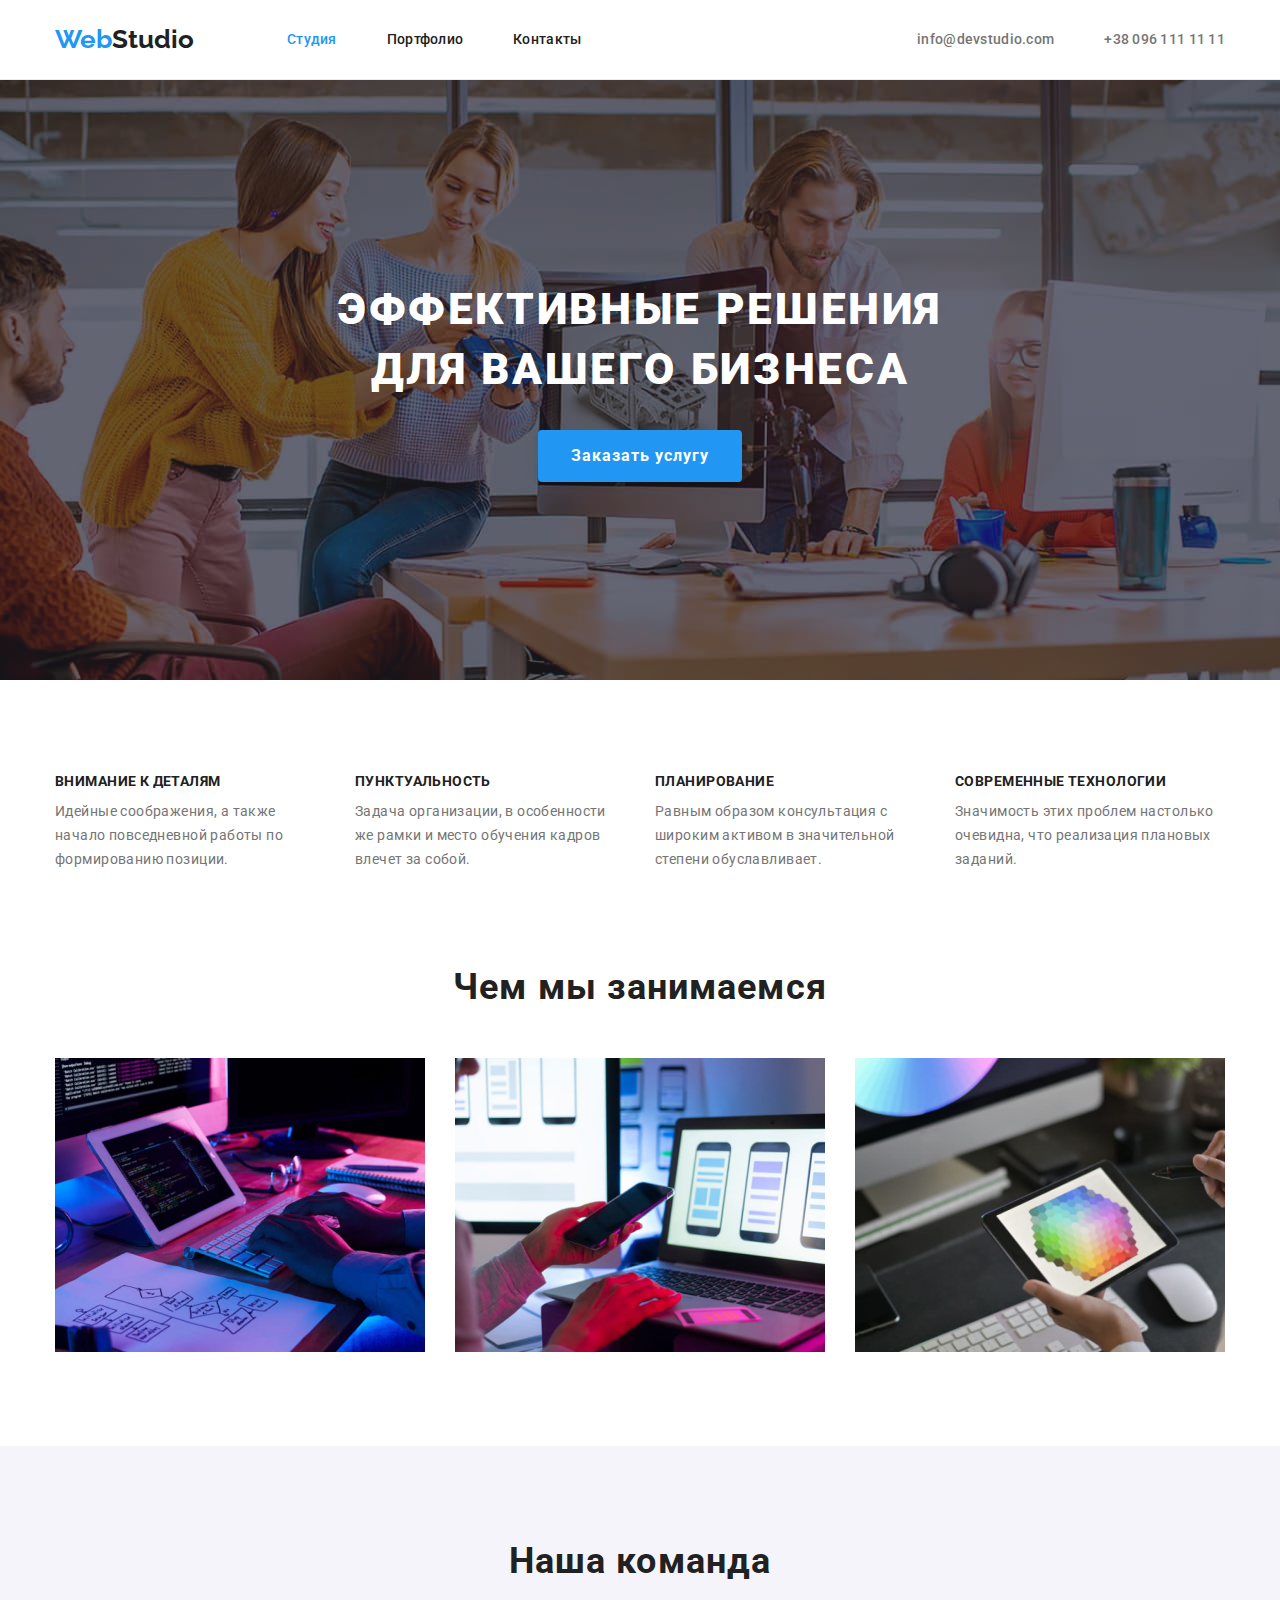
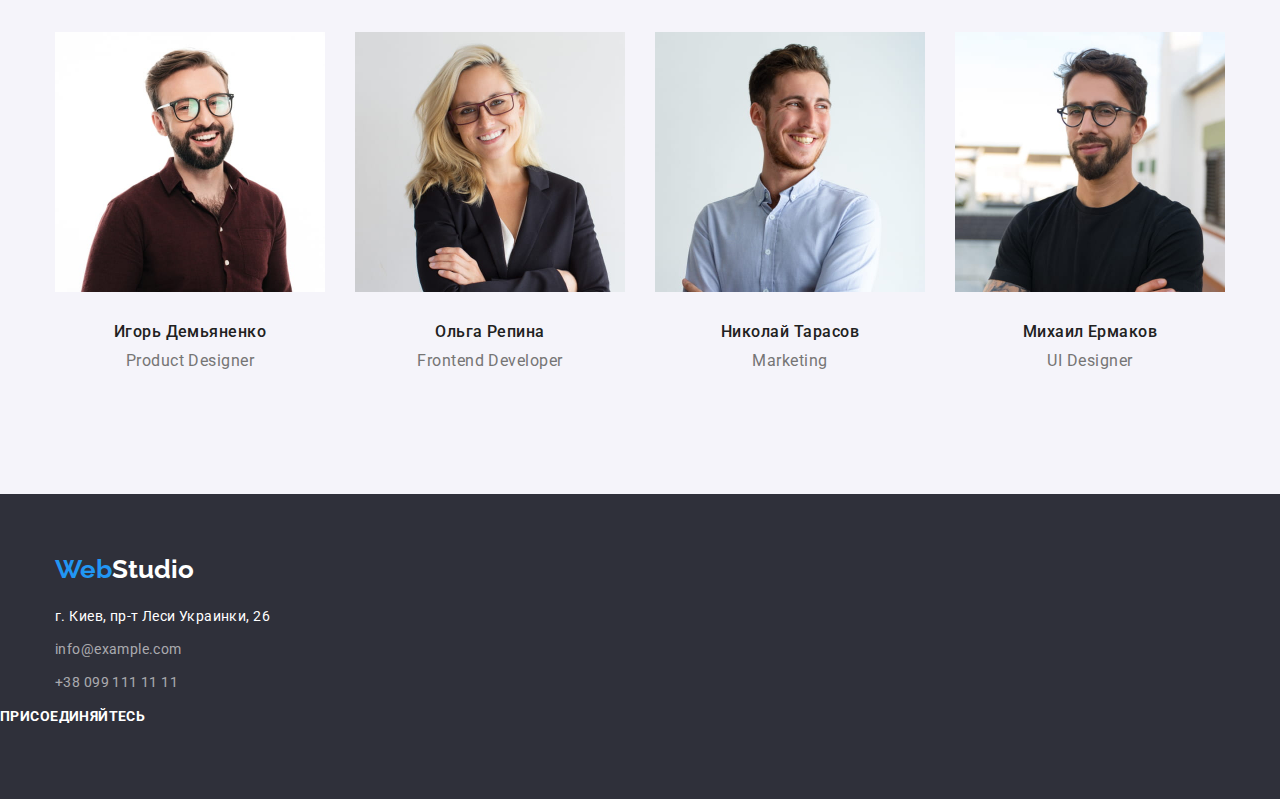
==== index.html @ 5a145d23 "Боремся с позиционированием футера" ====
<!DOCTYPE html>
<html lang="ru">
<head>
    <meta charset="UTF-8">
    <meta http-equiv="X-UA-Compatible" content="IE=edge">
    <meta name="viewport" content="width=device-width, initial-scale=1.0">
    <title>webstudio</title>
    <link rel="preconnect" href="https://fonts.googleapis.com">
    <link rel="preconnect" href="https://fonts.gstatic.com" crossorigin>
    <link href="https://fonts.googleapis.com/css2?family=Raleway:wght@700&family=Roboto:wght@400;500;700;900&display=swap"
    rel="stylesheet">
    <link rel="stylesheet" href="./css/normalize.css"/>
    <link rel="stylesheet" href="https://cdnjs.cloudflare.com/ajax/libs/modern-normalize/1.1.0/modern-normalize.min.css">
    <link rel="stylesheet" href="./css/styles.css"/>
    
</head>
<body>
    <!--header--> 
    <header class="content">
        <div class="container main-nav">
            <nav class="menu">
                <a class=logo href="./index.html"><span class="accent">Web</span>Studio</a>
                <ul class="menu-list no-markers">               
                    <li class="menu-item">
                        <a href="./index.html" class="menu-link current">Студия</a>
                    </li>
                    <li class="menu-item">
                        <a href="./portfolio.html" class="menu-link">Портфолио</a>
                    </li>
                    <li class="menu-item">
                        <a href="#" class="menu-link">Контакты</a>
                    </li>
                </ul>
            </nav>
            <ul class="connection no-markers">
                <li class="connection-link"><a href="mailto:info@devstudio.com" class="contact-us">info@devstudio.com</a></li>
                <li class="connection-link"><a href="tel+380961111111" class="contact-us">+38 096 111 11 11</a></li>
            </ul>
        </div>
    </header>
    <main>
        <!--hero-->
        <section class="section overlay">
            <h1 class="hero-title">Эффективные решения для вашего бизнеса</h1>
            <button type="button" class="button contained ">Заказать услугу</button>
        </section>
        <!--benefits-->  
        <section class="section benefits">
            <div class="container">
                <h2 class="visually-hidden">Наши преимущества</h2> <!-- спрятать этот заголовок с помощью CSS-->
                <ul class="benefits-content no-markers">
                    <li class="benefits-item">
                        <h3 class="achivements">Внимание к деталям</h3>
                        <p class="description">Идейные соображения, а также начало повседневной работы по формированию позиции.</p>
                    </li>
                    <li class="benefits-item ">
                        <h3 class="achivements">Пунктуальность</h3>
                        <p class="description">Задача организации, в особенности же рамки и место обучения кадров влечет за собой.</p>
                    </li>
                    <li class="benefits-item">
                        <h3 class="achivements">Планирование</h3>
                        <p class="description">Равным образом консультация с широким активом в значительной степени обуславливает.</p>
                    </li>
                    <li class="benefits-item">
                        <h3 class="achivements">Современные технологии</h3>
                        <p class="description">Значимость этих проблем настолько очевидна, что реализация плановых заданий.</p>
                    </li>
                </ul>
            </div>
        </section>
        <!--products-->
        <section class="section services">
            <div class="container">
                <h2 class="head-title">Чем мы занимаемся</h2>
                <ul class="services-content no-markers">
                    <li class="services-image">
                        <img src="./images/development.jpg" alt="Разработка" width="370" height="294">
                    </li>
                    <li class="services-image">
                        <img src="./images/filling.jpg" alt="Заполнение контентом" width="370" height="294">
                    </li>
                    <li class="services-image">
                        <img src="./images/design.jpg" alt="Дизайн" width="370" height="294">
                    </li>
                </ul>
            </div>
        </section>
        <!--team-->
        <section class="section gray-background"> 
            <div class="container">
                <h2 class="head-title">Наша команда</h2>
                <ul class="team no-markers">
                    <li class="team-item">
                        <img class="employee-photo" src="./images/igor_demyanenko.jpg" alt="Игорь Демьяненко" width="270" height="260">
                        <div class="card-information">
                            <h3 class="person">Игорь Демьяненко</h3>
                            <p lang="en" class="profession">Product Designer</p>
                        </div>
                    </li>
                    <li class="team-item">
                        <img class="employee-photo" src="./images/olga_repina.jpg" alt="Ольга Репина" width="270" height="260">
                        <div class="card-information">
                            <h3 class="person">Ольга Репина</h3>
                            <p lang="en" class="profession">Frontend Developer</p>
                        </div>
                    </li>
                    <li class="team-item">
                        <img class="employee-photo" src="./images/nikolay_tarasov.jpg" alt="Николай Тарасов" width="270" height="260">
                        <div class="card-information">
                            <h3 class="person">Николай Тарасов</h3>
                            <p lang="en" class="profession">Marketing</p>
                        </div>
                    </li>
                    <li class="team-item">
                        <img class="employee-photo" src="./images/mihail_ermakov.jpg" alt="Михаил Ермаков" width="270" height="260">
                        <div class="card-information">
                            <h3 class="person">Михаил Ермаков</h3>
                            <p lang="en" class="profession">UI Designer</p>
                        </div>
                    </li>
                </ul>
            </div>
        </section>
    </main>
    <!--footer-->
    <footer class="dark">
        <div class="container footer">
            <a class=logo-footer href="./index.html"><span class="accent">Web</span>Studio</a>
            <address>
                <ul class="contacts no-markers">
                    <li class="contacts-footer"><a class="find-us" href="https://www.google.com/maps/place/бул.+Леси+Украинки,+26,+Киев" target="_blank"
                            rel="noreferrer noopener nofollow">г. Киев, пр-т Леси Украинки, 26</a></li>
                    <li class="contacts-footer"><a class=" mail-tel" href="mailto:info@example.com">info@example.com</a></li>
                    <li class="contacts-footer"><a class="mail-tel" href="tel:+380991111111">+38 099 111 11 11</a></li>
                </ul>
            </address>
        </div>
        <div class="join">
            <p class="join-text">присоединяйтесь</p>
        </div>
    </footer>
</body>
</html>
---- css/styles.css ----
:root {
    --primery-color: #212121;
    --secondary-color: #757575;
    --accent-color: #2196F3;
    --accent-color-hover: #188CE8;
    --light-color: #FFFFFF;
    --backgound-gray-color: #F5F4FA;
    --primery-font: 'Roboto', sans-serif;
    --secondary-font: 'Raleway', sans-serif;
    --normal-font: 400;
    --medium-font: 500;
    --bolt-font: 700;
    --bolder-font: 900;
    --primary-font-size: 14px;
    --secondary-font-size: 16px;
    --image-border: 1px solid #EEEEEE;
}

body {
    background-color: var(--light-color);
    font-size: var(--primary-font-size);
    color: var(--primery-color);
    font-family: var(--primery-font);
    letter-spacing: 0,03em;
}
img {
    display: block;
    max-width: 100%;
}

/* header */
.content {
    padding-top: 24px;
    padding-bottom: 24px;
    border-bottom: 1px solid #ECECEC;
}

.menu {
    display: flex;
    align-items: center;
}

.menu-list {
    display: flex;
}

.logo {
    margin-right: 93px;
}

.menu-list .menu-item:not(:last-child) {
margin-right: 50px;    
}

.logo {

    color: var(--primery-color);
    font-family: var(--secondary-font);
    font-size: 26px;
    font-weight: var(--bolt-font);
    line-height: 1.19;
    text-decoration: none;
    letter-spacing: 0.03;
}

.accent {
    color: var(--accent-color);
}

.no-markers {
    list-style: none;
    padding: 0;
    margin: 0;
}

.menu-link {
    color: var(--primery-color);
    font-weight: var(--medium-font);
    text-decoration: none;
    line-height: 1.14;
    letter-spacing: 0.02em;
}
.menu-link:hover, 
.menu-link:focus {
    color: var(--accent-color);
}

.connection {
    display: flex;
    margin-left: auto;
}
.connection .connection-link + .connection-link {
    margin-left: 50px;
}

.contact-us {
    color: var(--secondary-color);
    font-weight: var(--medium-font);
    line-height: 1.14;
    letter-spacing: 0.02em;
    text-decoration: none;
}
.contact-us:hover,
.contact-us:focus {
    color: var(--accent-color);
}

.container {
margin-left: auto;
margin-right: auto;
width: 1200px;
padding-left: 15px;
padding-right: 15px;

/* outline: 2px solid tomato; */
}

.main-nav {
    display: flex;
    align-items: center;
}

/* backblack */
.section.overlay {
    max-width: 1600px;
    height: 600px;
    margin-left: auto;
    margin-right: auto;
    background-color: #2F303A;
    text-align: center;
    padding-top: 200px;
    padding-bottom: 200px;

    background-image: linear-gradient(
        to right,
        rgba(47, 48, 58, 0.4),
        rgba(47, 48, 58, 0.4)
    ),
    url(../images/background-hero-img.jpg);
    background-repeat: no-repeat;
    background-position: center;
}

/* hero */

.hero-title {
    width: 696px;
    margin-left: auto;
    margin-right: auto;
    margin-top: 0;
    margin-bottom: 30px;

    color: var(--light-color);
    font-weight: var(--bolder-font);
    font-size: 44px;
    font-family: var(--primery-font);
    line-height: 1.36;
    letter-spacing: 0.06em;
    text-transform: uppercase;
}

.button {
    font-family: inherit;
    border: 1px solid transparent;
}
.contained {
box-shadow: 0px 4px 4px rgba(0, 0, 0, 0.15);
border-radius: 4px;
padding: 10px 32px;
margin-left: auto;
margin-right: auto;
min-width: 200px;

color: var(--light-color);
background-color: var(--accent-color);
font-weight: var(--bolt-font);
font-size: var(--secondary-font-size);
line-height: 1.88;
letter-spacing: 0.06em;
cursor: pointer;
text-align: center;

}
.contained:hover,
.contained:focus {background-color: var(--accent-color-hover);}

/* benefits */
.visually-hidden {position: absolute;
    white-space: nowrap;
    width: 1px;
    height: 1px;
    overflow: hidden;
    border: 0;
    padding: 0;
    clip: rect(0 0 0 0);
    clip-path: inset(50%);
    margin: -1px;
    /* Нужно скрыть этот элемент */
}

.benefits-content {
    display: flex;
    
}

.benefits-content .benefits-item {
    width: 270px;
}

.benefits-content .benefits-item:not(:last-child) {
    margin-right: 30px;
}

.achivements {
    margin-top: 0;
    margin-bottom: 10px;

    font-weight: var(--bolt-font);
    font-size: var(--primary-font-size);
    line-height: 1.14;
    letter-spacing: 0.03em;
    text-transform: uppercase;
}
.description {
    margin-top: 0;
    margin-bottom: 0;

    color: var(--secondary-color);
    font-weight: var(--normal-font);
    font-size: var(--primary-font-size);
    line-height: 1.71;
    letter-spacing: 0.03em;
}
/* products */
.section.services {
padding-top: 0;
}

.head-title {
    margin-top: 0;
    margin-bottom: 50px;

    font-weight: var(--bolt-font);
    font-size: 36px;
    line-height: 1.17;
    text-align: center;
    letter-spacing: 0.03em;
}

.services-content {
    display: flex;
}

.services-content .services-image:not(:last-child) {
    margin-right: 30px;
}


/* team */
.gray-background {
background-color: var(--backgound-gray-color);
}

.section {
    padding-top: 94px;
    padding-bottom: 94px;
}

.team {
    display: flex;
}

.team-item {
    width: 270px;
    text-align: center;
}

.team .team-item:not(:last-child) {
    margin-right: 30px;
}

.employee-photo {
    margin-top: 0;
    margin-bottom: 0;
}

.card-information {
    padding-top: 30px;
    padding-bottom: 30px;
}

.person {
    margin-top: 0;
    margin-bottom: 10px;

    font-weight: var(--medium-font);
    font-size: var(--secondary-font-size);
    line-height: 1.19;
    letter-spacing: 0.03em;
}
.profession {
    margin-top: 0;
    margin-bottom: 0;

    color: var(--secondary-color);
    font-weight: var(--normal-font);
    font-size: var(--secondary-font-size);
    line-height: 1.19;
    letter-spacing: 0.03em;
}

/* footer */
.dark {
    background-color: #2F303A;
    padding-top: 60px;
    padding-bottom: 60px;
}

.logo-footer {
    display: block;
    margin-bottom: 20px;

    color: var(--light-color);
    font-family: var(--secondary-font);
    font-size: 26px;
    font-weight: 700;
    line-height: 1.19;
    text-decoration: none;
    letter-spacing: 0.03;
}

.contacts-footer {
    display: block;
    margin-top: 0;
}

.no-markers .contacts-footer:not(:last-child) {
    margin-bottom: 9px;
}

.find-us {
    color: #FFFFFF;
    font-style: normal;
    font-weight: var(--normal-font);
    font-size: var(--primary-font-size);
    line-height: 1.71;
    letter-spacing: 0.03em;
    text-decoration: none;
}

.mail-tel {
    color: rgba(255, 255, 255, 0.6);
    font-style: normal;
    font-weight: var(--normal-font);
    font-size: var(--primary-font-size);
    line-height: 1.71;

    letter-spacing: 0.03em;
    text-decoration: none;
}

.find-us:hover,
.find-us:focus {
    color: var(--accent-color)
}

.mail-tel:hover,
.mail-tel:focus {
    color: var(--accent-color)
}

.join-text {
    font-family: var(--primery-font);
    font-weight: var(--bolt-font);
    font-size: var(--primary-font-size);
    line-height: 1.14;
    letter-spacing: 0.03em;
    text-transform: uppercase;
    color: #FFFFFF;
}


/*===============Cтраничка Портфолио===============*/

.current {
    color: var(--accent-color);
}

.filter {
    display: flex;
    justify-content: center;
    margin-bottom: 50px;
}

.filter .filter-item:not(:last-child) {
    margin-right: 8px;
}

/*кнопки-фильтры*/
.filter-button {
    padding: 6px 22px;
    border-radius: 4px;

    color: var(--primery-color);
    background-color: var(--backgound-gray-color);
    font-family: var(--primery-font);
    font-weight: var(--medium-font);
    font-size: var(--secondary-font-size);
    line-height: 1.62;
    text-align: center;
    letter-spacing: 0.03em;
    cursor: pointer;
}

.filter-button:hover,
.filter-button:focus {
    color: var(--light-color);
    background-color: var(--accent-color);
}

.project-image {
    margin-top: 0;
    margin-bottom: 0px;
}

.title-project {
    margin-top: 0;
    margin-bottom: 4px;

    font-size: 18px;
    font-weight: var(--bolt-font);
    line-height: 2.0;
    letter-spacing: 0.06em;
}

.card-set {
    display: flex;
    flex-wrap: wrap;
    margin-top: -30px;
    margin-left: -30px;
}

.card-set>.item {
    flex-basis: calc(100% / 3 - 30px);
    margin-left: 30px;
    margin-top: 30px;
}

.item a {
    text-decoration: none;
    color: var(--primery-color);
}

.card-content {
    padding: 20px 24px;
    border-bottom: var(--image-border);
    border-right: var(--image-border);
    border-left: var(--image-border);
}

.project-description {
    margin-top: 0;
    margin-bottom: 0;

    color: var(--secondary-color);
    font-weight: var(--normal-font);
    font-size: var(--secondary-font-size);
    line-height: 1.88;
    letter-spacing: 0.03em;

}
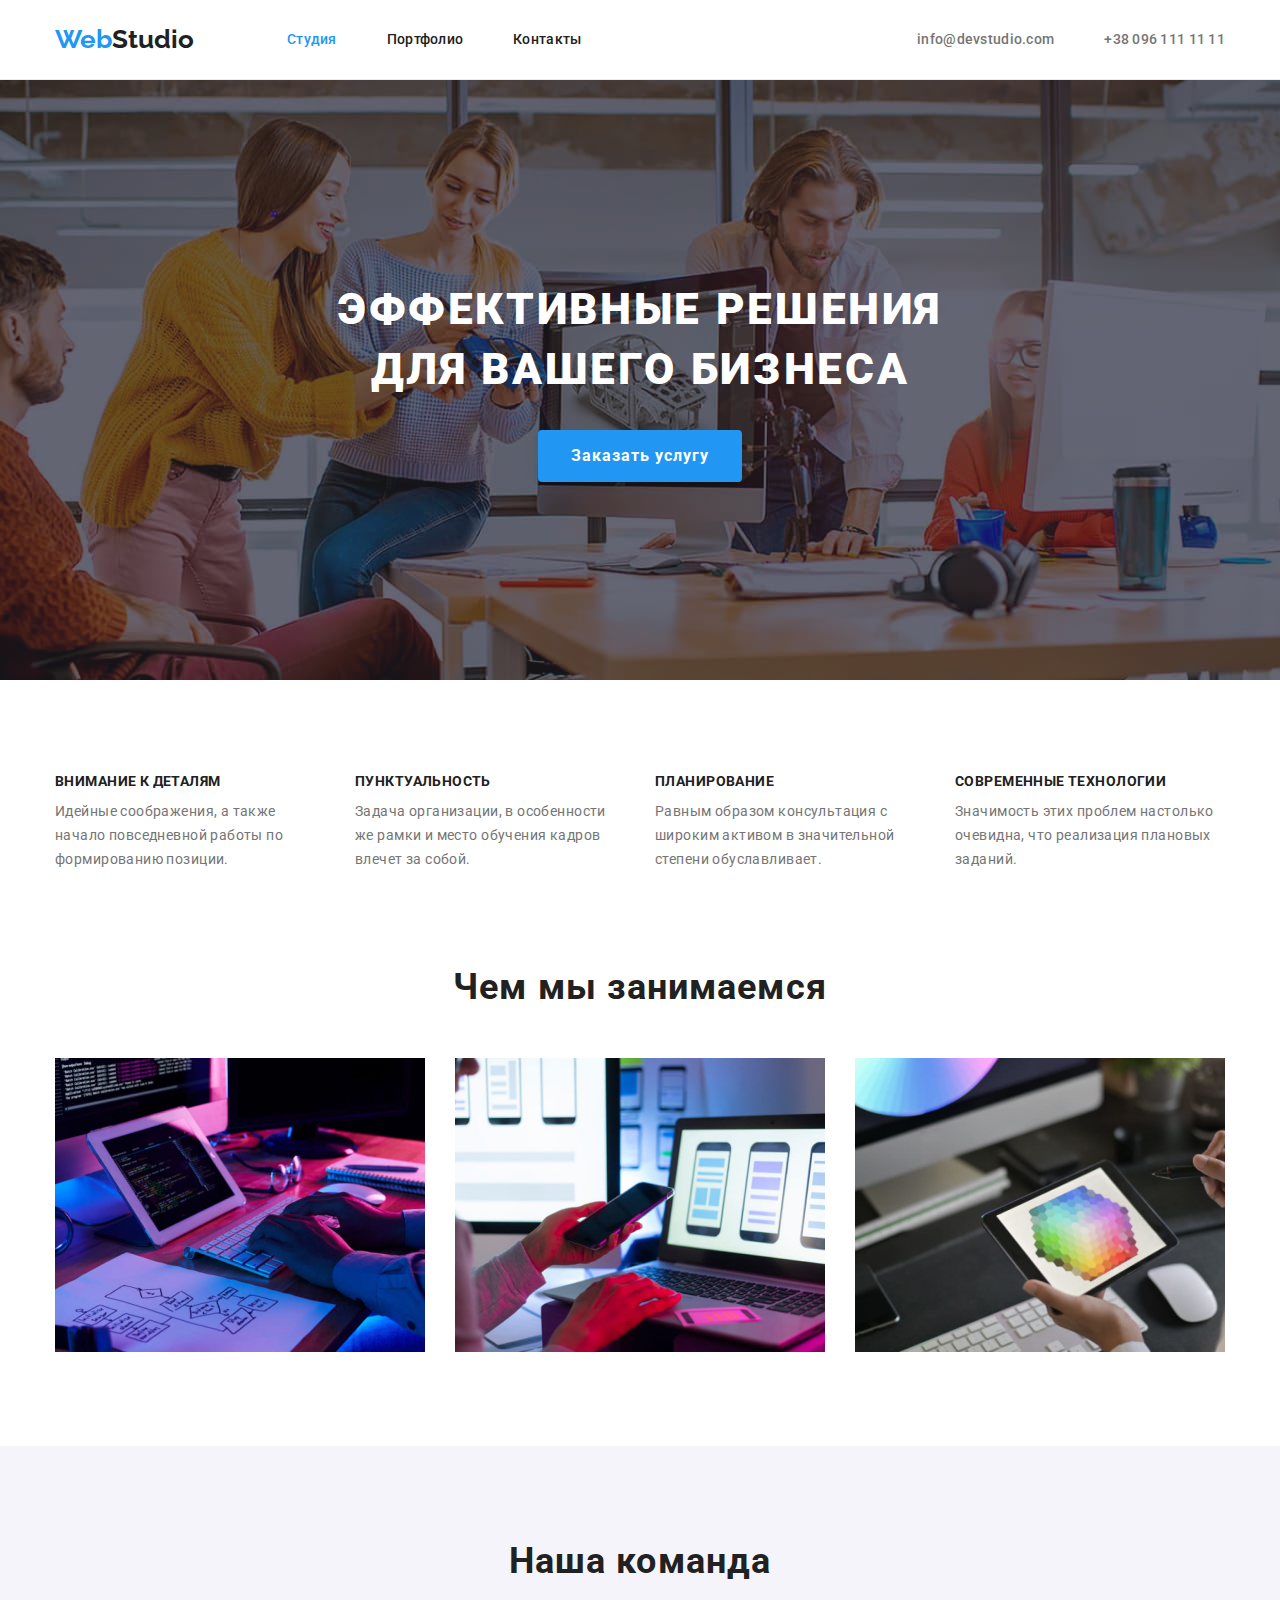
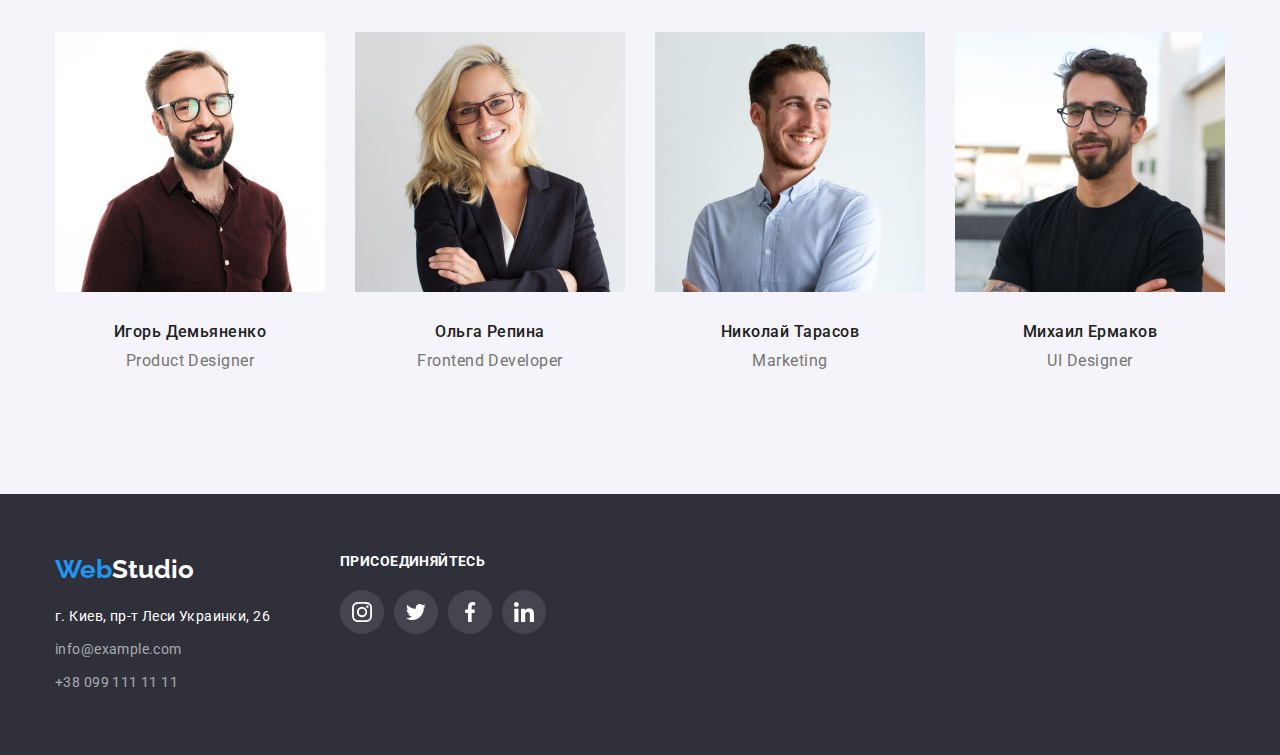
==== commit b5a81e3e: "Делает иконки для футера" ====
--- a/index.html
+++ b/index.html
@@ -125,18 +125,51 @@
     <!--footer-->
     <footer class="dark">
         <div class="container footer">
-            <a class=logo-footer href="./index.html"><span class="accent">Web</span>Studio</a>
-            <address>
-                <ul class="contacts no-markers">
-                    <li class="contacts-footer"><a class="find-us" href="https://www.google.com/maps/place/бул.+Леси+Украинки,+26,+Киев" target="_blank"
-                            rel="noreferrer noopener nofollow">г. Киев, пр-т Леси Украинки, 26</a></li>
-                    <li class="contacts-footer"><a class=" mail-tel" href="mailto:info@example.com">info@example.com</a></li>
-                    <li class="contacts-footer"><a class="mail-tel" href="tel:+380991111111">+38 099 111 11 11</a></li>
+            <div class="contact-group">
+                <a class=logo-footer href="./index.html"><span class="accent">Web</span>Studio</a>
+                <address>
+                    <ul class="contacts no-markers">
+                        <li class="contacts-footer"><a class="find-us"
+                                href="https://www.google.com/maps/place/бул.+Леси+Украинки,+26,+Киев" target="_blank"
+                                rel="noreferrer noopener nofollow">г. Киев, пр-т Леси Украинки, 26</a></li>
+                        <li class="contacts-footer"><a class=" mail-tel" href="mailto:info@example.com">info@example.com</a></li>
+                        <li class="contacts-footer"><a class="mail-tel" href="tel:+380991111111">+38 099 111 11 11</a></li>
+                    </ul>
+                </address>
+            </div>
+            <div class="join">
+                <p class="join-text">присоединяйтесь</p>
+                <ul class="social-links no-markers">
+                    <li class="join-social-links">
+                        <a class="link" href="#">
+                            <svg class="instagram-link" width="20px" height="20px">
+                                <use href="./images/sprite.svg#icon-instagram-footer"></use>
+                            </svg>
+                        </a>
+                    </li>
+                    <li class="join-social-links">
+                        <a class="link" href="#">
+                            <svg class="twitter-link" width="20px" height="20px">
+                                <use href="./images/sprite.svg#icon-twitter-footer"></use>
+                            </svg>
+                        </a>
+                    </li>
+                    <li class="join-social-links">
+                        <a class="link" href="#">
+                            <svg class="facebook-link" width="20px" height="20px">
+                                <use href="./images/sprite.svg#icon-facebook-footer"></use>
+                            </svg>
+                        </a>
+                    </li>
+                    <li class="join-social-links">
+                        <a class="link" href="#">
+                            <svg class="linkedin-link" width="20px" height="20px">
+                                <use href="./images/sprite.svg#icon-linkedin-footer"></use>
+                            </svg>
+                        </a>
+                    </li>
                 </ul>
-            </address>
-        </div>
-        <div class="join">
-            <p class="join-text">присоединяйтесь</p>
+            </div>
         </div>
     </footer>
 </body>
--- a/css/styles.css
+++ b/css/styles.css
@@ -315,9 +315,12 @@
     padding-top: 60px;
     padding-bottom: 60px;
 }
+.footer {
+    display: flex;
+}
 
 .logo-footer {
-    display: block;
+    display: inline-block;
     margin-bottom: 20px;
 
     color: var(--light-color);
@@ -328,6 +331,11 @@
     text-decoration: none;
     letter-spacing: 0.03;
 }
+
+.contacts {
+    display: inline-block;
+}
+
 
 .contacts-footer {
     display: block;
@@ -377,6 +385,36 @@
     letter-spacing: 0.03em;
     text-transform: uppercase;
     color: #FFFFFF;
+
+    margin-top: 0;
+    margin-bottom: 20px;
+    margin-left: 70px;
+}
+
+.social-links.no-markers {
+    display: flex;
+    align-items: center;
+    margin-left: 70px;
+    margin-right: 0;
+}
+
+.link {
+    display: flex;
+    align-items: center;
+    justify-content: center;
+    width: 44px;
+    height: 44px;
+    background-color: rgba(255, 255, 255, 0.1);
+    border-radius: 50%;
+}
+
+.link:hover,
+.link:focus {
+  background-color: var(--accent-color) ;  
+}
+
+.join-social-links:not(:last-child) {
+    margin-right: 10px;
 }
 
 
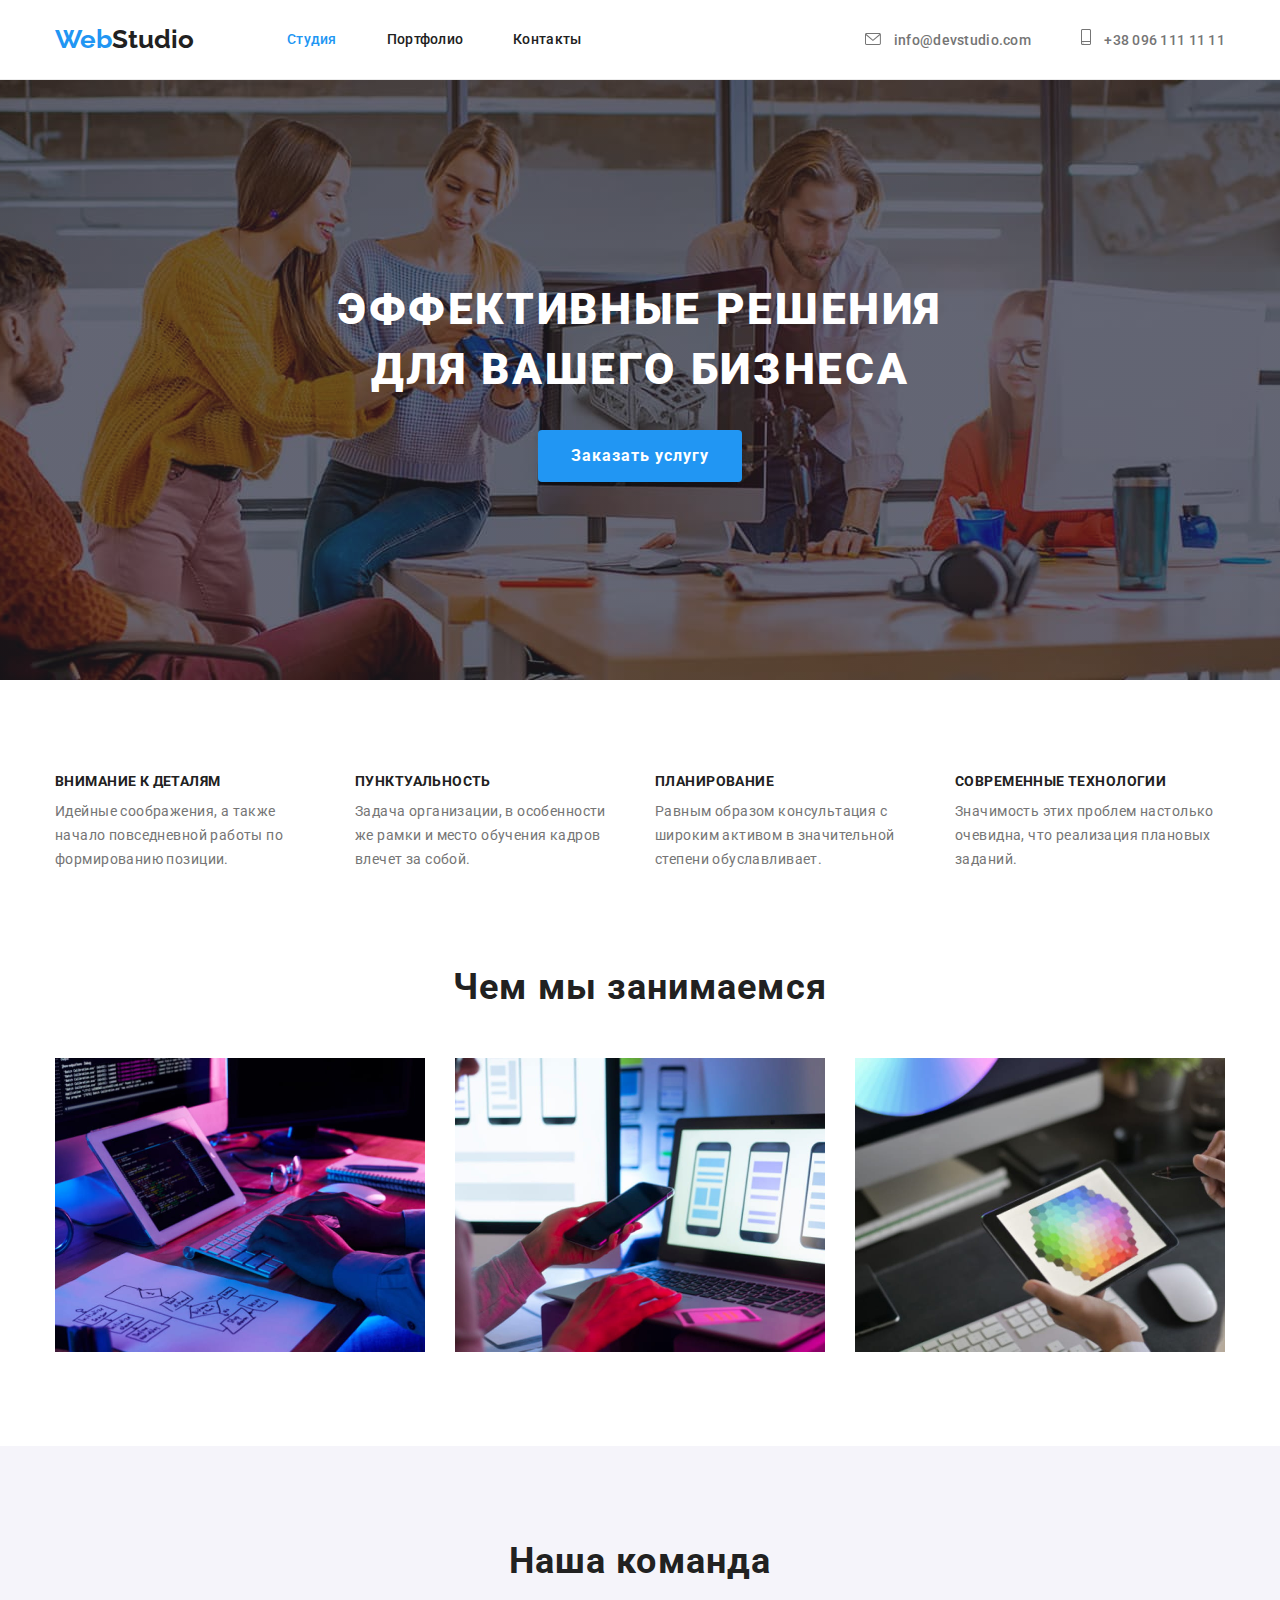
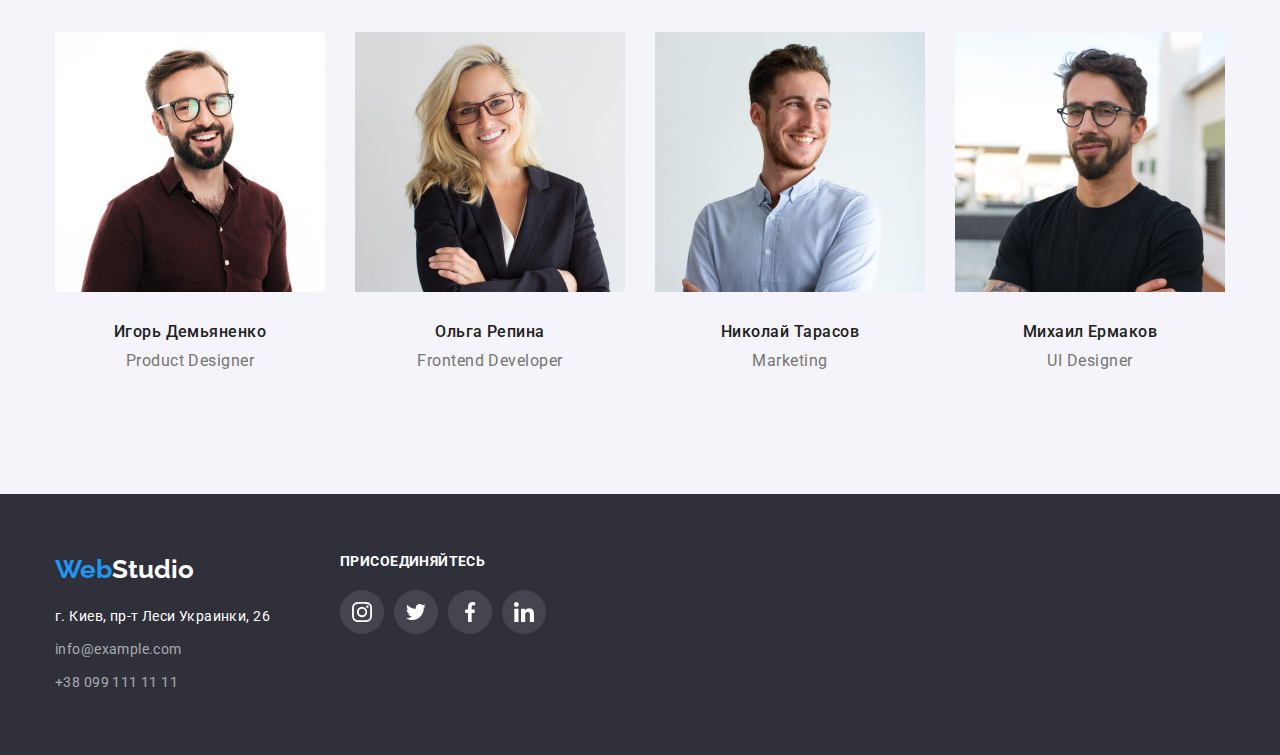
==== commit 86281351: "Делает иконки в контактах хедера" ====
--- a/index.html
+++ b/index.html
@@ -33,8 +33,22 @@
                 </ul>
             </nav>
             <ul class="connection no-markers">
-                <li class="connection-link"><a href="mailto:info@devstudio.com" class="contact-us">info@devstudio.com</a></li>
-                <li class="connection-link"><a href="tel+380961111111" class="contact-us">+38 096 111 11 11</a></li>
+                <li class="connection-link">
+                    <a href="mailto:info@devstudio.com" class="contact-us">
+                        <svg class="contact-icon" width="16px" height="12px">
+                            <use href="./images/sprite.svg#icon-envelope"></use>
+                        </svg>
+                        info@devstudio.com
+                    </a>
+                </li>
+                <li class="connection-link">
+                    <a href="tel+380961111111" class="contact-us">
+                        <svg class="contact-icon" width="10px" height="16px">
+                            <use href="./images/sprite.svg#icon-smartphone"></use>
+                        </svg>
+                        +38 096 111 11 11
+                    </a>
+                </li>
             </ul>
         </div>
     </header>
--- a/css/styles.css
+++ b/css/styles.css
@@ -87,8 +87,20 @@
 
 .connection {
     display: flex;
+    align-items: baseline;
     margin-left: auto;
 }
+
+.contact-icon {
+    fill: currentColor;
+    margin-right: 10px;
+}
+
+.contact-icon:hover,
+.contact-icon:focus {
+    fill: currentColor;
+}
+
 .connection .connection-link + .connection-link {
     margin-left: 50px;
 }
@@ -112,7 +124,6 @@
 padding-left: 15px;
 padding-right: 15px;
 
-/* outline: 2px solid tomato; */
 }
 
 .main-nav {
@@ -181,6 +192,7 @@
 text-align: center;
 
 }
+
 .contained:hover,
 .contained:focus {background-color: var(--accent-color-hover);}
 
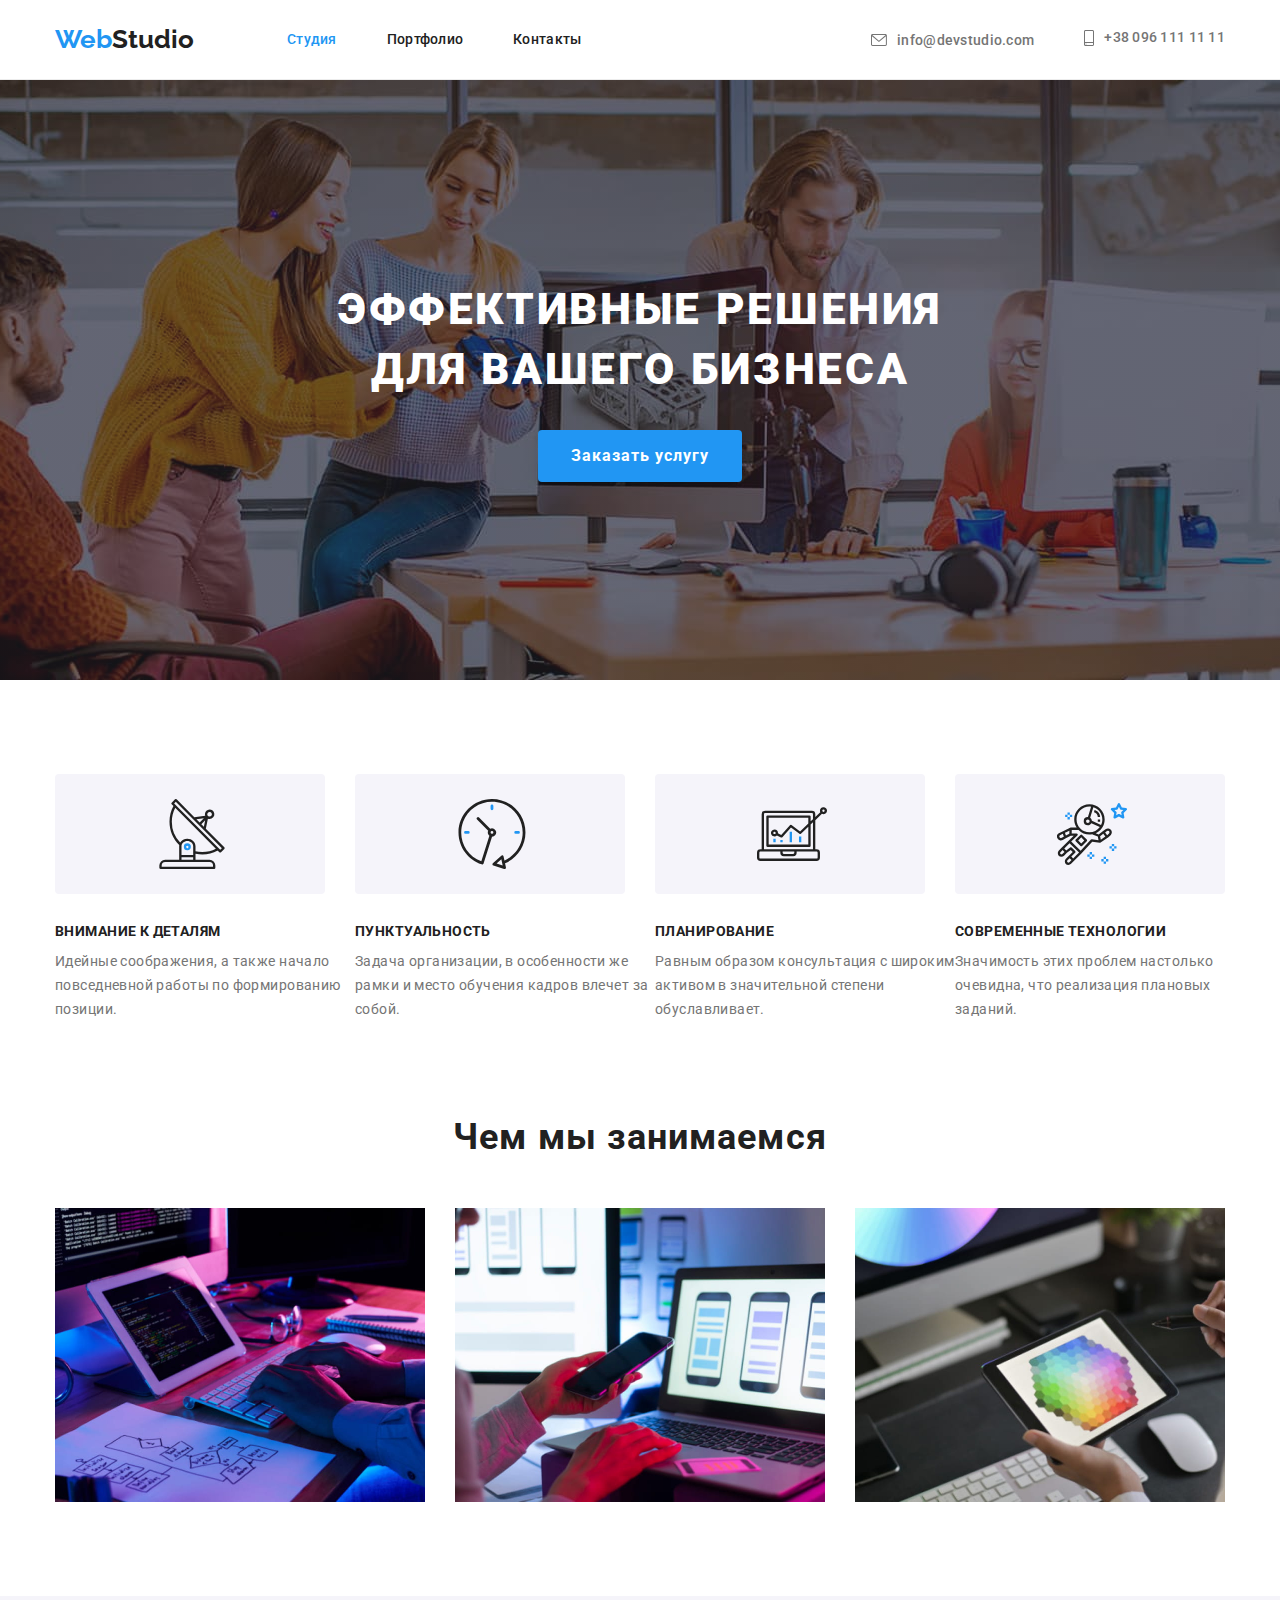
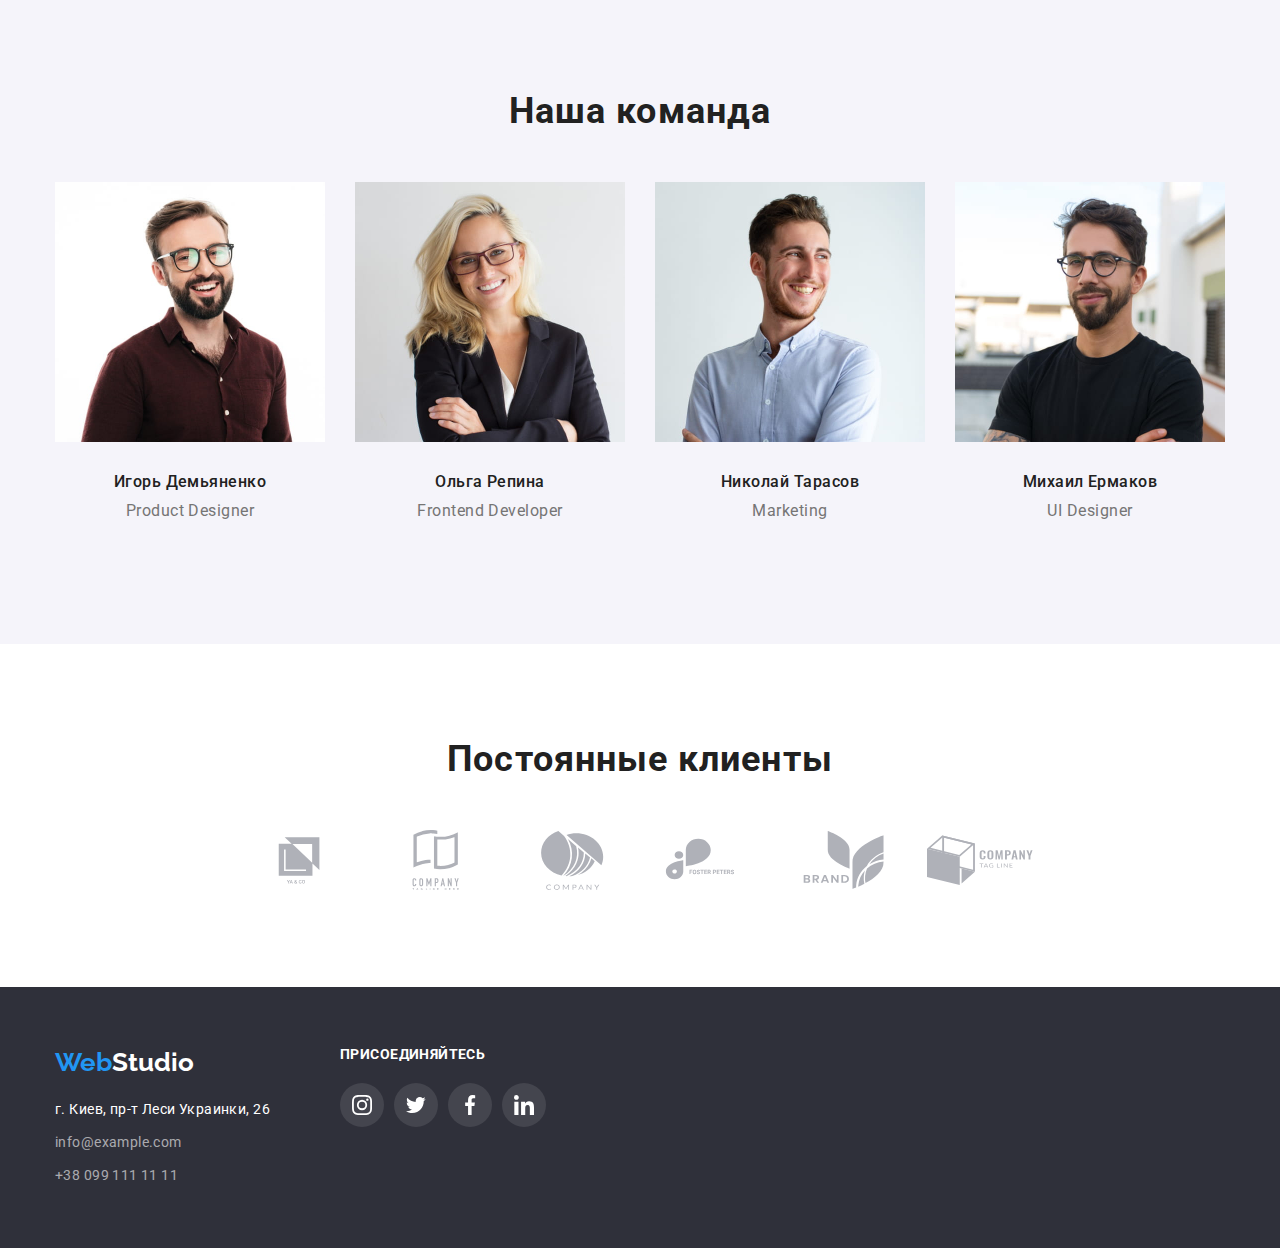
==== commit b44eb760: "Переделывает хедеры и футеры" ====
--- a/index.html
+++ b/index.html
@@ -61,21 +61,38 @@
         <!--benefits-->  
         <section class="section benefits">
             <div class="container">
-                <h2 class="visually-hidden">Наши преимущества</h2> <!-- спрятать этот заголовок с помощью CSS-->
+                <h2 class="visually-hidden">Наши преимущества</h2> <!-- спрятан с помощью CSS-->
                 <ul class="benefits-content no-markers">
                     <li class="benefits-item">
+                        <div class="benefits-icon-container">
+                            <svg class="benefits-icon" width="70px" height="70px">
+                                <use href="./images/sprite.svg#icon-antenna"></use>
+                            </svg>
+                        </div>
                         <h3 class="achivements">Внимание к деталям</h3>
                         <p class="description">Идейные соображения, а также начало повседневной работы по формированию позиции.</p>
                     </li>
                     <li class="benefits-item ">
+                        <div class="benefits-icon-container">
+                            <svg class="benefits-icon" width="70px" height="70px">
+                                <use href="./images/sprite.svg#icon-clock"></use>
+                        </div>
                         <h3 class="achivements">Пунктуальность</h3>
                         <p class="description">Задача организации, в особенности же рамки и место обучения кадров влечет за собой.</p>
                     </li>
                     <li class="benefits-item">
+                        <div class="benefits-icon-container">
+                            <svg class="benefits-icon" width="70px" height="70px">
+                                <use href="./images/sprite.svg#icon-diagram"></use>
+                        </div>
                         <h3 class="achivements">Планирование</h3>
                         <p class="description">Равным образом консультация с широким активом в значительной степени обуславливает.</p>
                     </li>
                     <li class="benefits-item">
+                        <div class="benefits-icon-container">
+                            <svg class="benefits-icon" width="70px" height="70px">
+                                <use href="./images/sprite.svg#icon-astronaut"></use>
+                        </div>
                         <h3 class="achivements">Современные технологии</h3>
                         <p class="description">Значимость этих проблем настолько очевидна, что реализация плановых заданий.</p>
                     </li>
@@ -133,6 +150,57 @@
                         </div>
                     </li>
                 </ul>
+            </div>
+        </section>
+        <section class="section">
+            <div class="container">
+                <h2 class="head-title">Постоянные клиенты</h2>
+                <div>
+                    <ul class="clients-list no-markers">
+                        <li class="client">
+                            <a class="client-link" href="#">
+                                <svg class="client-icon" width="106px" height="60px">
+                                    <use href="./images/sprite.svg#icon-yaco-logo"></use>
+                                </svg>
+                            </a>
+                        </li>
+                        <li class="client">
+                            <a class="client-link" href="#">
+                                <svg class="client-icon" width="106px" height="60px">
+                                    <use href="./images/sprite.svg#icon-tagline-here-logo"></use>
+                                </svg>
+                            </a>
+                        </li>
+                        <li class="client">
+                            <a class="client-link" href="#">
+                                <svg class="client-icon" width="106px" height="60px">
+                                    <use href="./images/sprite.svg#icon-company-logo"></use>
+                                </svg>
+                            </a>
+                        </li>
+                        <li class="client">
+                            <a class="client-link" href="#">
+                                <svg class="client-icon" width="106px" height="60px">
+                                    <use href="./images/sprite.svg#icon-foster-logo"></use>
+                                </svg>
+                            </a>
+                        </li>
+                        <li class="client">
+                            <a class="client-link" href="#">
+                                <svg class="client-icon" width="106px" height="60px">
+                                    <use href="./images/sprite.svg#icon-brand-logo"></use>
+                                </svg>
+                            </a>
+                        </li>
+                        <li class="client">
+                            <a class="client-link" href="#">
+                                <svg class="client-icon" width="106px" height="60px">
+                                    <use href="./images/sprite.svg#icon-tag-line-logo"></use>
+                                </svg>
+                            </a>
+                        </li>
+                    </ul>
+                </div>
             </div>
         </section>
     </main>
--- a/css/styles.css
+++ b/css/styles.css
@@ -5,6 +5,8 @@
     --accent-color-hover: #188CE8;
     --light-color: #FFFFFF;
     --backgound-gray-color: #F5F4FA;
+    --link-client-color: #AFB1B8;
+    --image-border: 1px solid #EEEEEE;
     --primery-font: 'Roboto', sans-serif;
     --secondary-font: 'Raleway', sans-serif;
     --normal-font: 400;
@@ -13,9 +15,9 @@
     --bolder-font: 900;
     --primary-font-size: 14px;
     --secondary-font-size: 16px;
-    --image-border: 1px solid #EEEEEE;
-}
-
+}
+
+/* ==============Общие стили и сброс============== */
 body {
     background-color: var(--light-color);
     font-size: var(--primary-font-size);
@@ -28,7 +30,30 @@
     max-width: 100%;
 }
 
-/* header */
+.container {
+    margin-left: auto;
+    margin-right: auto;
+    width: 1200px;
+    padding-left: 15px;
+    padding-right: 15px;
+}
+
+.no-markers {
+    list-style: none;
+    padding: 0;
+    margin: 0;
+}
+
+.menu-link.current {
+    color: var(--accent-color);
+}
+
+/* ==============/Общие стили и сброс============== */
+
+
+
+/* =====================header===================== */
+
 .content {
     padding-top: 24px;
     padding-bottom: 24px;
@@ -49,7 +74,7 @@
 }
 
 .menu-list .menu-item:not(:last-child) {
-margin-right: 50px;    
+    margin-right: 50px;    
 }
 
 .logo {
@@ -67,12 +92,6 @@
     color: var(--accent-color);
 }
 
-.no-markers {
-    list-style: none;
-    padding: 0;
-    margin: 0;
-}
-
 .menu-link {
     color: var(--primery-color);
     font-weight: var(--medium-font);
@@ -106,6 +125,8 @@
 }
 
 .contact-us {
+    display: flex;
+    align-items: center;
     color: var(--secondary-color);
     font-weight: var(--medium-font);
     line-height: 1.14;
@@ -117,14 +138,11 @@
     color: var(--accent-color);
 }
 
-.container {
-margin-left: auto;
-margin-right: auto;
-width: 1200px;
-padding-left: 15px;
-padding-right: 15px;
-
-}
+/* =====================/header===================== */
+
+
+
+/* ==================hero (overlay)================= */
 
 .main-nav {
     display: flex;
@@ -152,8 +170,6 @@
     background-position: center;
 }
 
-/* hero */
-
 .hero-title {
     width: 696px;
     margin-left: auto;
@@ -175,29 +191,35 @@
     border: 1px solid transparent;
 }
 .contained {
-box-shadow: 0px 4px 4px rgba(0, 0, 0, 0.15);
-border-radius: 4px;
-padding: 10px 32px;
-margin-left: auto;
-margin-right: auto;
-min-width: 200px;
-
-color: var(--light-color);
-background-color: var(--accent-color);
-font-weight: var(--bolt-font);
-font-size: var(--secondary-font-size);
-line-height: 1.88;
-letter-spacing: 0.06em;
-cursor: pointer;
-text-align: center;
-
+    box-shadow: 0px 4px 4px rgba(0, 0, 0, 0.15);
+    border-radius: 4px;
+    padding: 10px 32px;
+    margin-left: auto;
+    margin-right: auto;
+    min-width: 200px;
+
+    color: var(--light-color);
+    background-color: var(--accent-color);
+    font-weight: var(--bolt-font);
+    font-size: var(--secondary-font-size);
+    line-height: 1.88;
+    letter-spacing: 0.06em;
+    cursor: pointer;
+    text-align: center;
 }
 
 .contained:hover,
-.contained:focus {background-color: var(--accent-color-hover);}
-
-/* benefits */
-.visually-hidden {position: absolute;
+.contained:focus {
+    background-color: var(--accent-color-hover);
+}
+
+/* ==================/hero (overlay)================= */
+
+
+
+/* ====================benefits=======================*/
+.visually-hidden {
+    position: absolute;
     white-space: nowrap;
     width: 1px;
     height: 1px;
@@ -207,20 +229,21 @@
     clip: rect(0 0 0 0);
     clip-path: inset(50%);
     margin: -1px;
-    /* Нужно скрыть этот элемент */
+    /* Cкрытый элемент */
 }
 
 .benefits-content {
     display: flex;
-    
-}
-
-.benefits-content .benefits-item {
+}
+
+.benefits-icon-container {
+    padding: 25px 102px;
     width: 270px;
-}
-
-.benefits-content .benefits-item:not(:last-child) {
+    height: 120px;
+    background-color: var(--backgound-gray-color);
     margin-right: 30px;
+    margin-bottom: 30px;
+    border-radius: 4px;
 }
 
 .achivements {
@@ -243,9 +266,14 @@
     line-height: 1.71;
     letter-spacing: 0.03em;
 }
-/* products */
+
+/* ====================/benefits=======================*/
+
+
+
+/* =====================products=======================*/
 .section.services {
-padding-top: 0;
+    padding-top: 0;
 }
 
 .head-title {
@@ -267,10 +295,13 @@
     margin-right: 30px;
 }
 
-
-/* team */
+/* =====================/products=======================*/
+
+
+
+/* ========================team=========================*/
 .gray-background {
-background-color: var(--backgound-gray-color);
+    background-color: var(--backgound-gray-color);
 }
 
 .section {
@@ -321,7 +352,46 @@
     letter-spacing: 0.03em;
 }
 
-/* footer */
+/* ========================/team=========================*/
+
+
+
+/* =======================clients=========================*/
+
+.clients-list {
+    display: flex;
+    justify-content: center;
+    align-items: center;
+    
+}
+
+.client {
+
+}
+
+.client-link {
+   color: var(--link-client-color);
+}
+
+.client-link:hover,
+.client-link:focus {
+    color: var(--accent-color);
+}
+
+.client:not(:last-child) {
+    margin-right: 30px;
+}
+
+.client-icon {
+    fill: currentColor;
+}
+
+/* =======================/clients=========================*/
+
+
+
+/* =======================footer=========================*/
+
 .dark {
     background-color: #2F303A;
     padding-top: 60px;
@@ -422,19 +492,18 @@
 
 .link:hover,
 .link:focus {
-  background-color: var(--accent-color) ;  
+    background-color: var(--accent-color) ;  
 }
 
 .join-social-links:not(:last-child) {
     margin-right: 10px;
 }
 
-
-/*===============Cтраничка Портфолио===============*/
-
-.current {
-    color: var(--accent-color);
-}
+/* =======================footer=========================*/
+
+
+
+/*====================СТРАНИЧКА PORTFOLIO================*/
 
 .filter {
     display: flex;
@@ -446,7 +515,8 @@
     margin-right: 8px;
 }
 
-/*кнопки-фильтры*/
+
+/*====================кнопки-фильтры====================*/
 .filter-button {
     padding: 6px 22px;
     border-radius: 4px;
@@ -468,6 +538,12 @@
     background-color: var(--accent-color);
 }
 
+/*====================/кнопки-фильтры====================*/
+
+
+
+/*========================card-set=======================*/
+
 .project-image {
     margin-top: 0;
     margin-bottom: 0px;
@@ -517,5 +593,6 @@
     font-size: var(--secondary-font-size);
     line-height: 1.88;
     letter-spacing: 0.03em;
-
-}+}
+
+/*========================/card-set=======================*/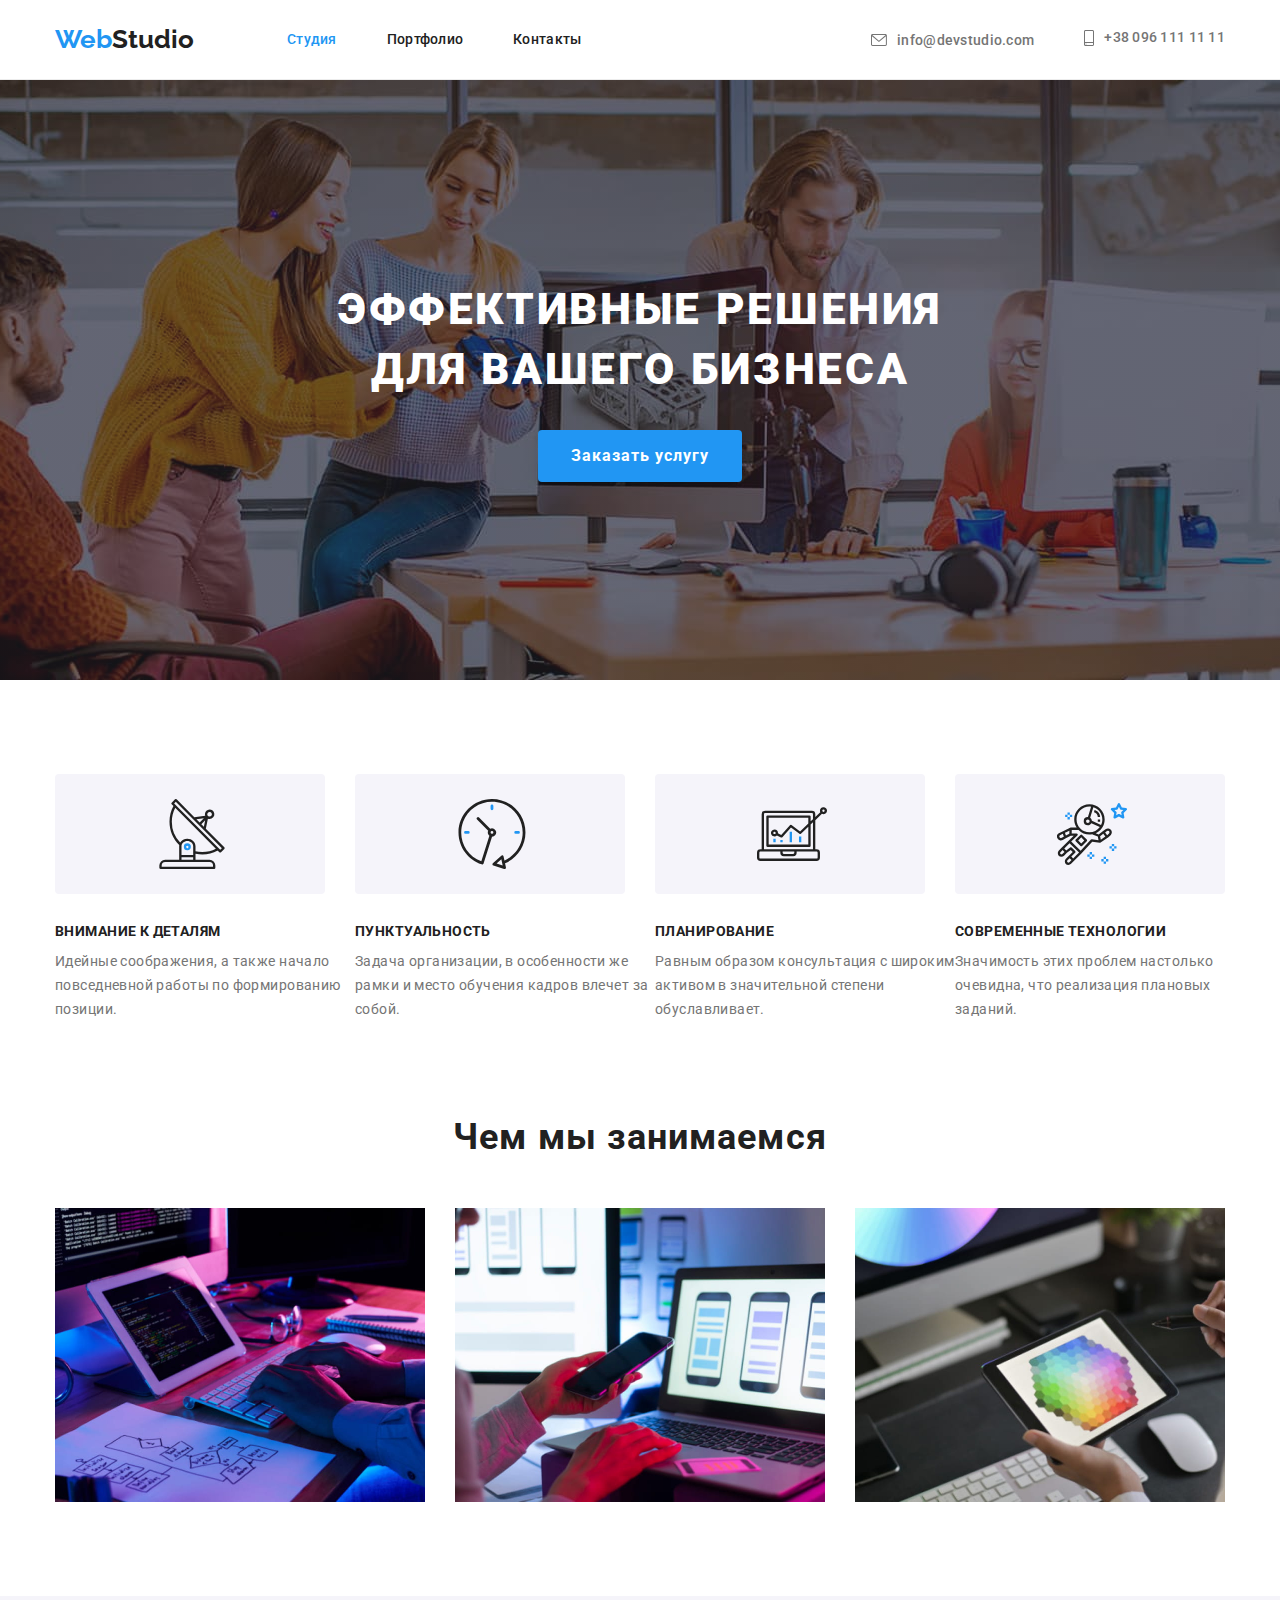
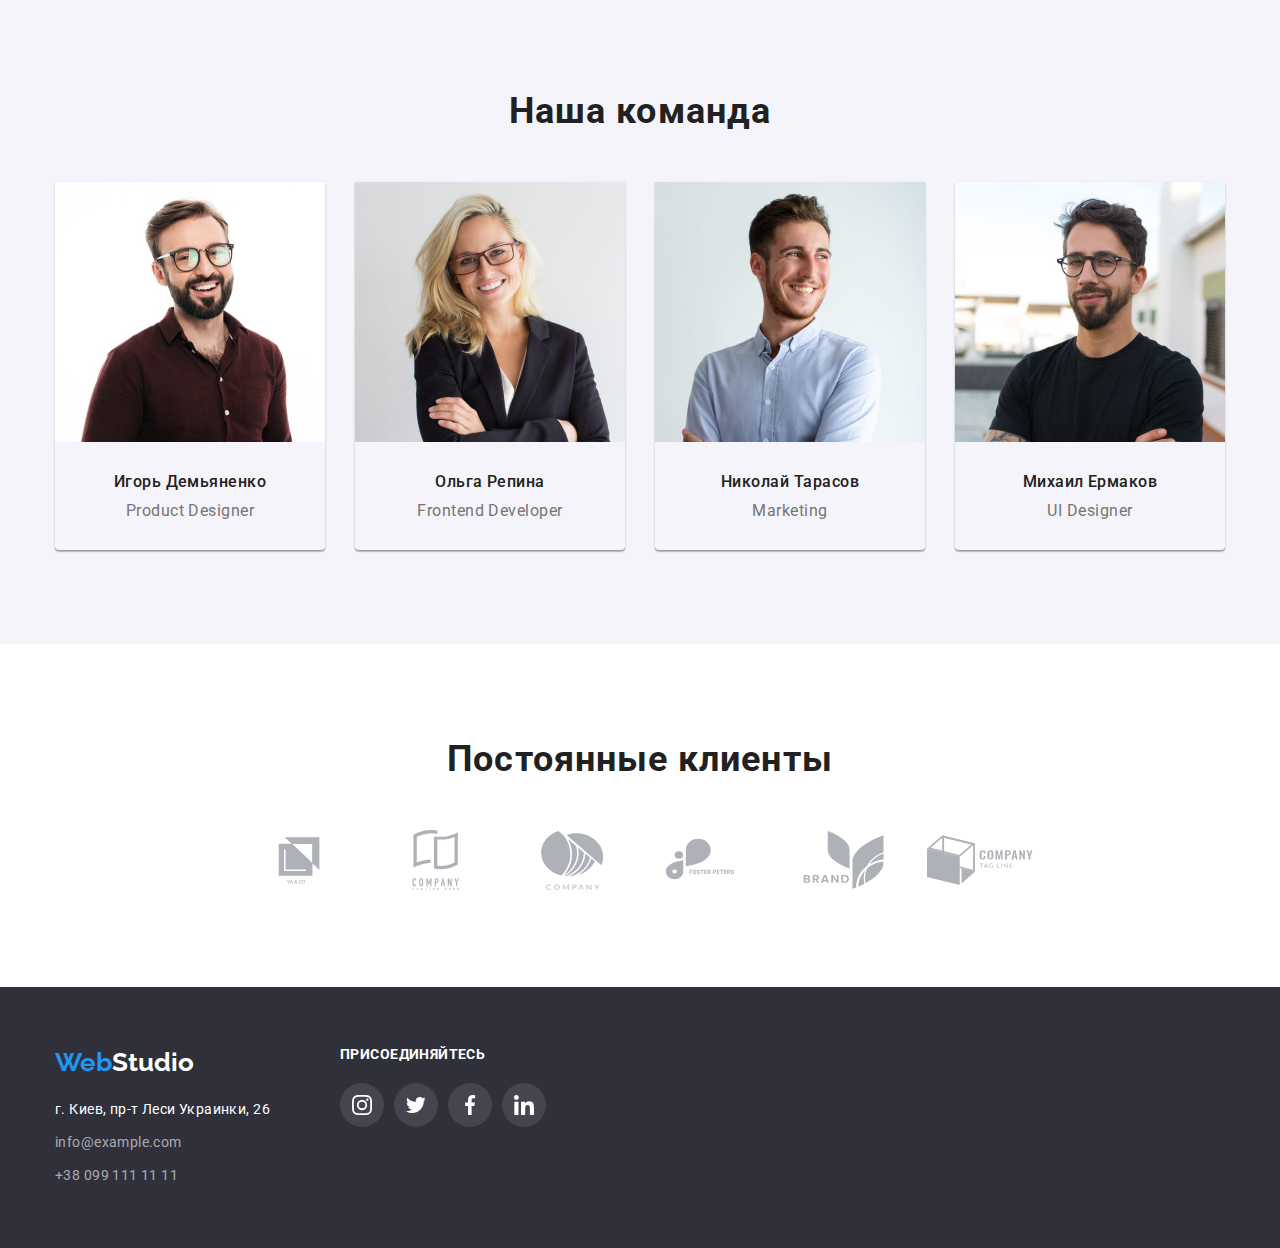
==== commit 3bead295: "Фиксит закрытие тега <svg> и добавляет тени" ====
--- a/index.html
+++ b/index.html
@@ -76,6 +76,7 @@
                         <div class="benefits-icon-container">
                             <svg class="benefits-icon" width="70px" height="70px">
                                 <use href="./images/sprite.svg#icon-clock"></use>
+                            </svg>
                         </div>
                         <h3 class="achivements">Пунктуальность</h3>
                         <p class="description">Задача организации, в особенности же рамки и место обучения кадров влечет за собой.</p>
@@ -84,6 +85,7 @@
                         <div class="benefits-icon-container">
                             <svg class="benefits-icon" width="70px" height="70px">
                                 <use href="./images/sprite.svg#icon-diagram"></use>
+                            </svg>
                         </div>
                         <h3 class="achivements">Планирование</h3>
                         <p class="description">Равным образом консультация с широким активом в значительной степени обуславливает.</p>
@@ -92,6 +94,7 @@
                         <div class="benefits-icon-container">
                             <svg class="benefits-icon" width="70px" height="70px">
                                 <use href="./images/sprite.svg#icon-astronaut"></use>
+                            </svg>
                         </div>
                         <h3 class="achivements">Современные технологии</h3>
                         <p class="description">Значимость этих проблем настолько очевидна, что реализация плановых заданий.</p>
--- a/css/styles.css
+++ b/css/styles.css
@@ -206,6 +206,7 @@
     letter-spacing: 0.06em;
     cursor: pointer;
     text-align: center;
+    box-shadow: 0px 4px 4px rgba(0, 0, 0, 0.15);
 }
 
 .contained:hover,
@@ -316,6 +317,9 @@
 .team-item {
     width: 270px;
     text-align: center;
+
+    box-shadow: 0px 1px 3px rgba(0, 0, 0, 0.12), 0px 1px 1px rgba(0, 0, 0, 0.14), 0px 2px 1px rgba(0, 0, 0, 0.2);
+    border-radius: 0px 0px 4px 4px;
 }
 
 .team .team-item:not(:last-child) {
@@ -505,6 +509,8 @@
 
 /*====================СТРАНИЧКА PORTFOLIO================*/
 
+/*====================кнопки-фильтры====================*/
+
 .filter {
     display: flex;
     justify-content: center;
@@ -515,8 +521,6 @@
     margin-right: 8px;
 }
 
-
-/*====================кнопки-фильтры====================*/
 .filter-button {
     padding: 6px 22px;
     border-radius: 4px;
@@ -536,6 +540,7 @@
 .filter-button:focus {
     color: var(--light-color);
     background-color: var(--accent-color);
+    box-shadow: 0px 3px 1px rgba(0, 0, 0, 0.1), 0px 1px 2px rgba(0, 0, 0, 0.08), 0px 2px 2px rgba(0, 0, 0, 0.12);
 }
 
 /*====================/кнопки-фильтры====================*/
@@ -572,10 +577,15 @@
     margin-top: 30px;
 }
 
+.item:hover {
+    box-shadow: 0px 1px 1px rgba(0, 0, 0, 0.12), 0px 4px 4px rgba(0, 0, 0, 0.06), 1px 4px 6px rgba(0, 0, 0, 0.16);
+}
+
 .item a {
     text-decoration: none;
     color: var(--primery-color);
 }
+
 
 .card-content {
     padding: 20px 24px;
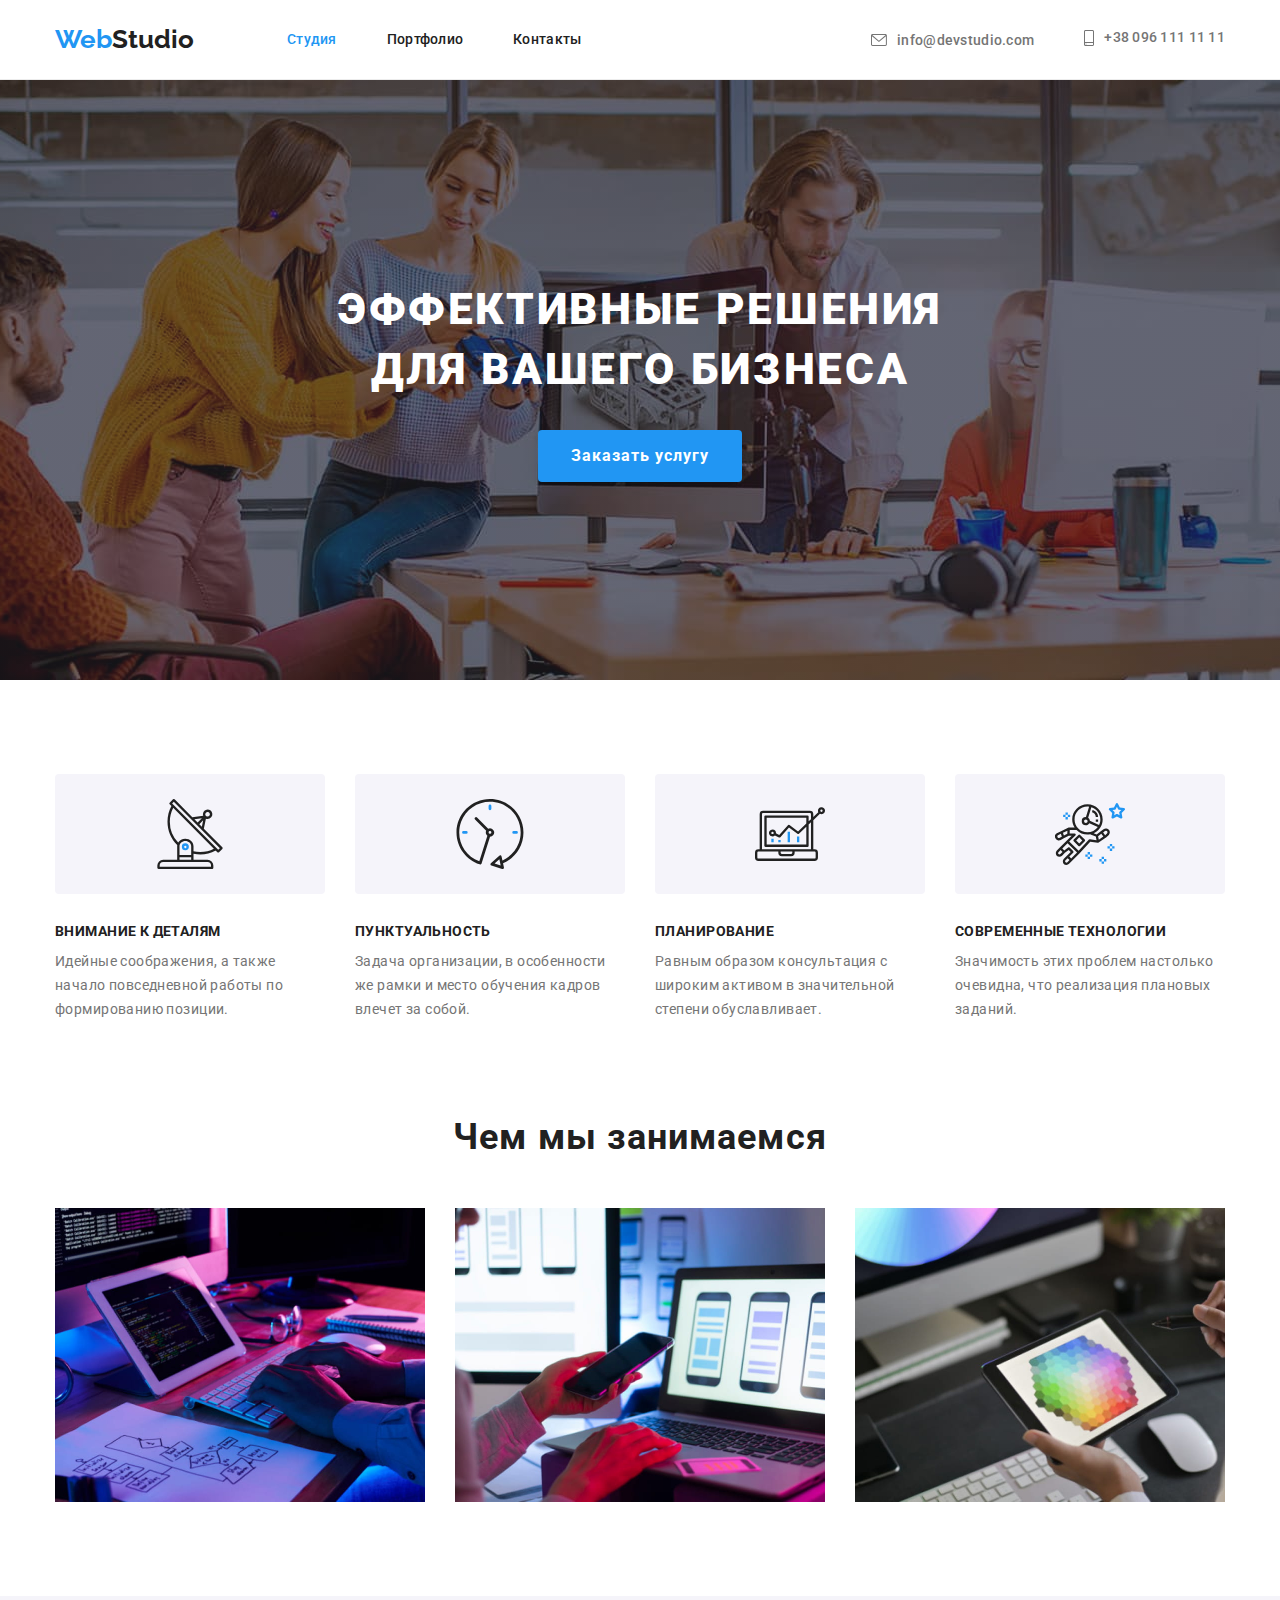
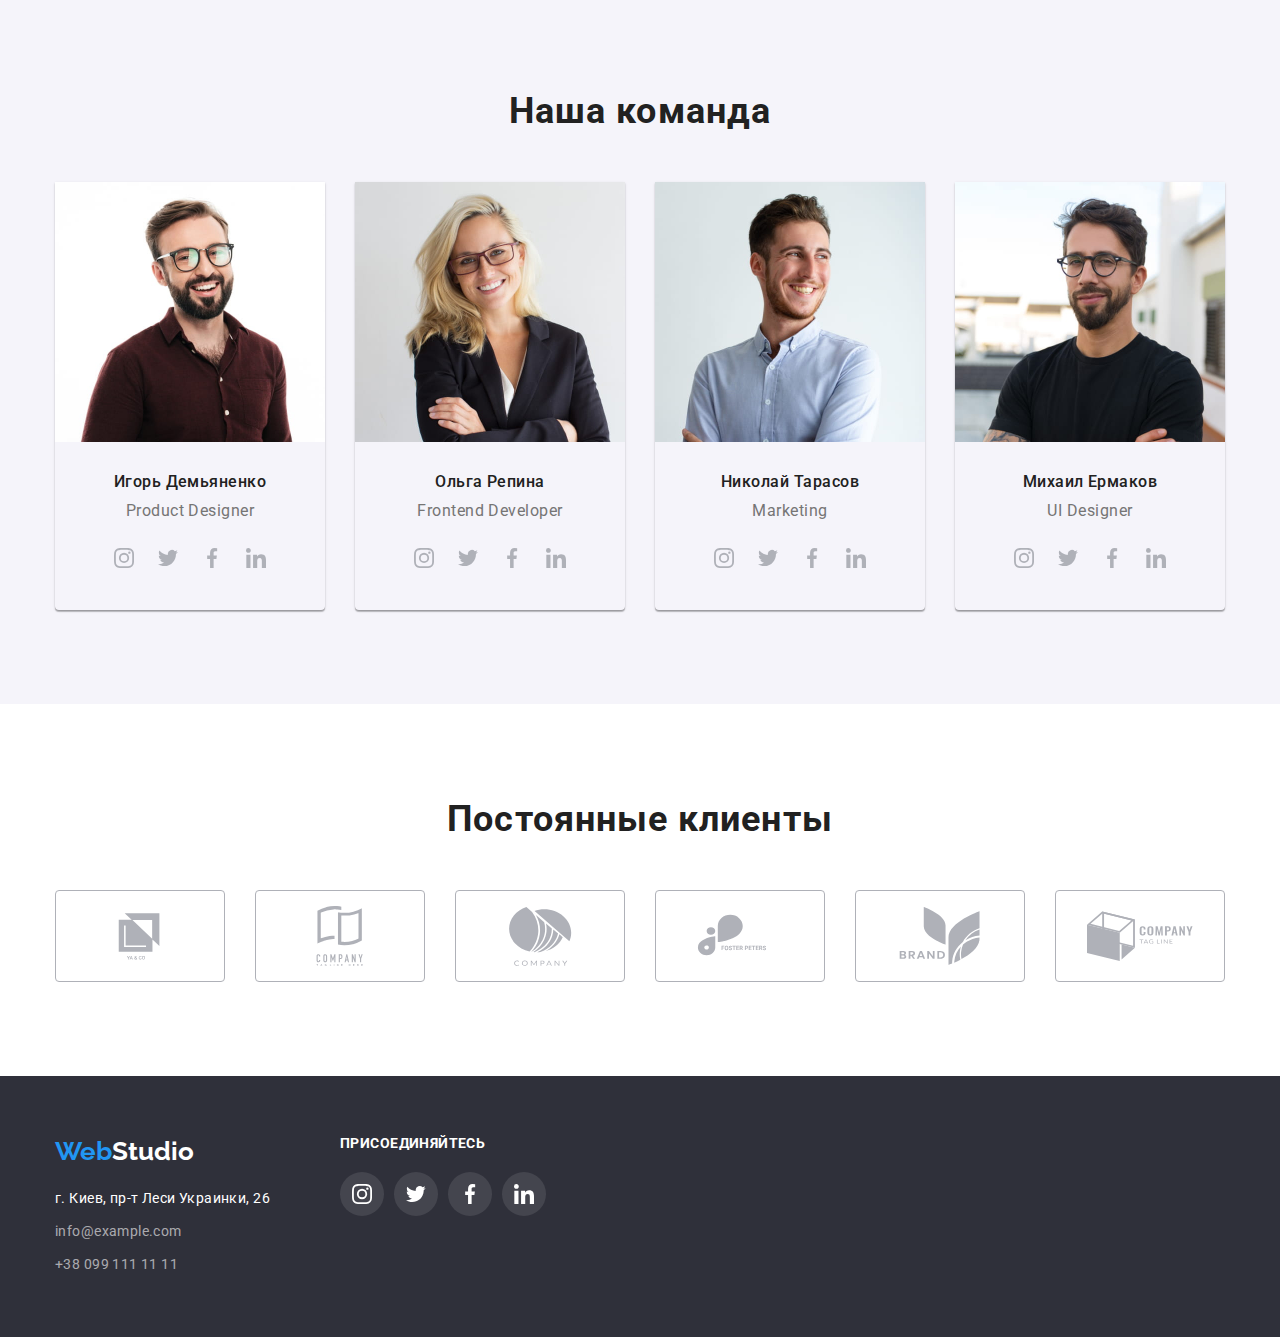
==== commit b5ebdb60: "Делает списки соцсетей для сотрудников" ====
--- a/index.html
+++ b/index.html
@@ -129,6 +129,36 @@
                         <div class="card-information">
                             <h3 class="person">Игорь Демьяненко</h3>
                             <p lang="en" class="profession">Product Designer</p>
+                            <ul class="social-links-list no-markers">
+                                <li class="card-social-link">
+                                    <a class="personal-social-links" href="#">
+                                        <svg class="personal-social-link-icon" width="20px" height="20px" > 
+                                            <use href="./images/sprite.svg#icon-instagram"></use>
+                                        </svg>
+                                    </a>
+                                </li>
+                                <li class="card-social-link">
+                                    <a class="personal-social-links" href="#">
+                                        <svg class="personal-social-link-icon" width="20px" height="20px">
+                                            <use href="./images/sprite.svg#icon-twitter"></use>
+                                        </svg>
+                                    </a>
+                                </li>
+                                <li class="card-social-link">
+                                    <a class="personal-social-links" href="#">
+                                        <svg class="personal-social-link-icon" width="20px" height="20px">
+                                            <use href="./images/sprite.svg#icon-facebook"></use>
+                                        </svg>
+                                    </a>
+                                </li>
+                                <li class="card-social-link">
+                                    <a class="personal-social-links" href="#">
+                                        <svg class="personal-social-link-icon" width="20px" height="20px">
+                                            <use href="./images/sprite.svg#icon-linkedin"></use>
+                                        </svg>
+                                    </a>
+                                </li>
+                            </ul>
                         </div>
                     </li>
                     <li class="team-item">
@@ -136,6 +166,36 @@
                         <div class="card-information">
                             <h3 class="person">Ольга Репина</h3>
                             <p lang="en" class="profession">Frontend Developer</p>
+                            <ul class="social-links-list no-markers">
+                                <li class="card-social-link">
+                                    <a class="personal-social-links" href="#">
+                                        <svg class="personal-social-link-icon" width="20px" height="20px">
+                                            <use href="./images/sprite.svg#icon-instagram"></use>
+                                        </svg>
+                                    </a>
+                                </li>
+                                <li class="card-social-link">
+                                    <a class="personal-social-links" href="#">
+                                        <svg class="personal-social-link-icon" width="20px" height="20px">
+                                            <use href="./images/sprite.svg#icon-twitter"></use>
+                                        </svg>
+                                    </a>
+                                </li>
+                                <li class="card-social-link">
+                                    <a class="personal-social-links" href="#">
+                                        <svg class="personal-social-link-icon" width="20px" height="20px">
+                                            <use href="./images/sprite.svg#icon-facebook"></use>
+                                        </svg>
+                                    </a>
+                                </li>
+                                <li class="card-social-link">
+                                    <a class="personal-social-links" href="#">
+                                        <svg class="personal-social-link-icon" width="20px" height="20px">
+                                            <use href="./images/sprite.svg#icon-linkedin"></use>
+                                        </svg>
+                                    </a>
+                                </li>
+                            </ul>
                         </div>
                     </li>
                     <li class="team-item">
@@ -143,6 +203,36 @@
                         <div class="card-information">
                             <h3 class="person">Николай Тарасов</h3>
                             <p lang="en" class="profession">Marketing</p>
+                            <ul class="social-links-list no-markers">
+                                <li class="card-social-link">
+                                    <a class="personal-social-links" href="#">
+                                        <svg class="personal-social-link-icon" width="20px" height="20px">
+                                            <use href="./images/sprite.svg#icon-instagram"></use>
+                                        </svg>
+                                    </a>
+                                </li>
+                                <li class="card-social-link">
+                                    <a class="personal-social-links" href="#">
+                                        <svg class="personal-social-link-icon" width="20px" height="20px">
+                                            <use href="./images/sprite.svg#icon-twitter"></use>
+                                        </svg>
+                                    </a>
+                                </li>
+                                <li class="card-social-link">
+                                    <a class="personal-social-links" href="#">
+                                        <svg class="personal-social-link-icon" width="20px" height="20px">
+                                            <use href="./images/sprite.svg#icon-facebook"></use>
+                                        </svg>
+                                    </a>
+                                </li>
+                                <li class="card-social-link">
+                                    <a class="personal-social-links" href="#">
+                                        <svg class="personal-social-link-icon" width="20px" height="20px">
+                                            <use href="./images/sprite.svg#icon-linkedin"></use>
+                                        </svg>
+                                    </a>
+                                </li>
+                            </ul>
                         </div>
                     </li>
                     <li class="team-item">
@@ -150,6 +240,36 @@
                         <div class="card-information">
                             <h3 class="person">Михаил Ермаков</h3>
                             <p lang="en" class="profession">UI Designer</p>
+                            <ul class="social-links-list no-markers">
+                                <li class="card-social-link">
+                                    <a class="personal-social-links" href="#">
+                                        <svg class="personal-social-link-icon" width="20px" height="20px">
+                                            <use href="./images/sprite.svg#icon-instagram"></use>
+                                        </svg>
+                                    </a>
+                                </li>
+                                <li class="card-social-link">
+                                    <a class="personal-social-links" href="#">
+                                        <svg class="personal-social-link-icon" width="20px" height="20px">
+                                            <use href="./images/sprite.svg#icon-twitter"></use>
+                                        </svg>
+                                    </a>
+                                </li>
+                                <li class="card-social-link">
+                                    <a class="personal-social-links" href="#">
+                                        <svg class="personal-social-link-icon" width="20px" height="20px">
+                                            <use href="./images/sprite.svg#icon-facebook"></use>
+                                        </svg>
+                                    </a>
+                                </li>
+                                <li class="card-social-link">
+                                    <a class="personal-social-links" href="#">
+                                        <svg class="personal-social-link-icon" width="20px" height="20px">
+                                            <use href="./images/sprite.svg#icon-linkedin"></use>
+                                        </svg>
+                                    </a>
+                                </li>
+                            </ul>
                         </div>
                     </li>
                 </ul>
--- a/css/styles.css
+++ b/css/styles.css
@@ -237,12 +237,17 @@
     display: flex;
 }
 
+.benefits-item:not(:last-child) {
+    margin-right: 30px;
+}
+
 .benefits-icon-container {
-    padding: 25px 102px;
+    display: flex;
+    justify-content: center;
+    align-items: center;
     width: 270px;
     height: 120px;
     background-color: var(--backgound-gray-color);
-    margin-right: 30px;
     margin-bottom: 30px;
     border-radius: 4px;
 }
@@ -347,7 +352,7 @@
 }
 .profession {
     margin-top: 0;
-    margin-bottom: 0;
+    margin-bottom: 16px;
 
     color: var(--secondary-color);
     font-weight: var(--normal-font);
@@ -356,6 +361,49 @@
     letter-spacing: 0.03em;
 }
 
+
+.social-links-list {
+    display: flex;
+    align-items: center;
+    justify-content: center;
+}
+
+.card-social-link {
+    width: 44px;
+    height: 44px;
+    border-radius: 50%;
+}
+
+.card-social-link:hover,
+.card-social-link:focus {
+    background-color: var(--accent-color);
+}
+
+.personal-social-links {
+    display: flex;
+    justify-content: center;
+    align-items: center;
+    text-decoration: none;
+    color: var(--link-client-color);
+    width: 100%;
+    height: 100%;
+}
+
+.personal-social-links:hover,
+.personal-social-links:focus {
+    color: var(--light-color);
+}
+
+.personal-social-link-icon {
+    fill: currentColor;
+}
+
+.personal-social-link-icon:hover,
+.personal-social-link-icon:focus {
+    fill: currentColor;
+}
+
+
 /* ========================/team=========================*/
 
 
@@ -370,16 +418,26 @@
 }
 
 .client {
-
+    display: flex;
+    width: 170px;
+    height: 92px;
 }
 
 .client-link {
+   display: flex;
+   align-items: center;
+   justify-content: center;
    color: var(--link-client-color);
+   width: 100%;
+   height: 100%;
+   border: 1px solid currentColor;
+   border-radius: 4px;
 }
 
 .client-link:hover,
 .client-link:focus {
     color: var(--accent-color);
+    border-color: currentColor;
 }
 
 .client:not(:last-child) {
@@ -463,6 +521,10 @@
     color: var(--accent-color)
 }
 
+.join {
+    margin-left: 70px;
+}
+
 .join-text {
     font-family: var(--primery-font);
     font-weight: var(--bolt-font);
@@ -474,13 +536,12 @@
 
     margin-top: 0;
     margin-bottom: 20px;
-    margin-left: 70px;
+   
 }
 
 .social-links.no-markers {
     display: flex;
     align-items: center;
-    margin-left: 70px;
     margin-right: 0;
 }
 
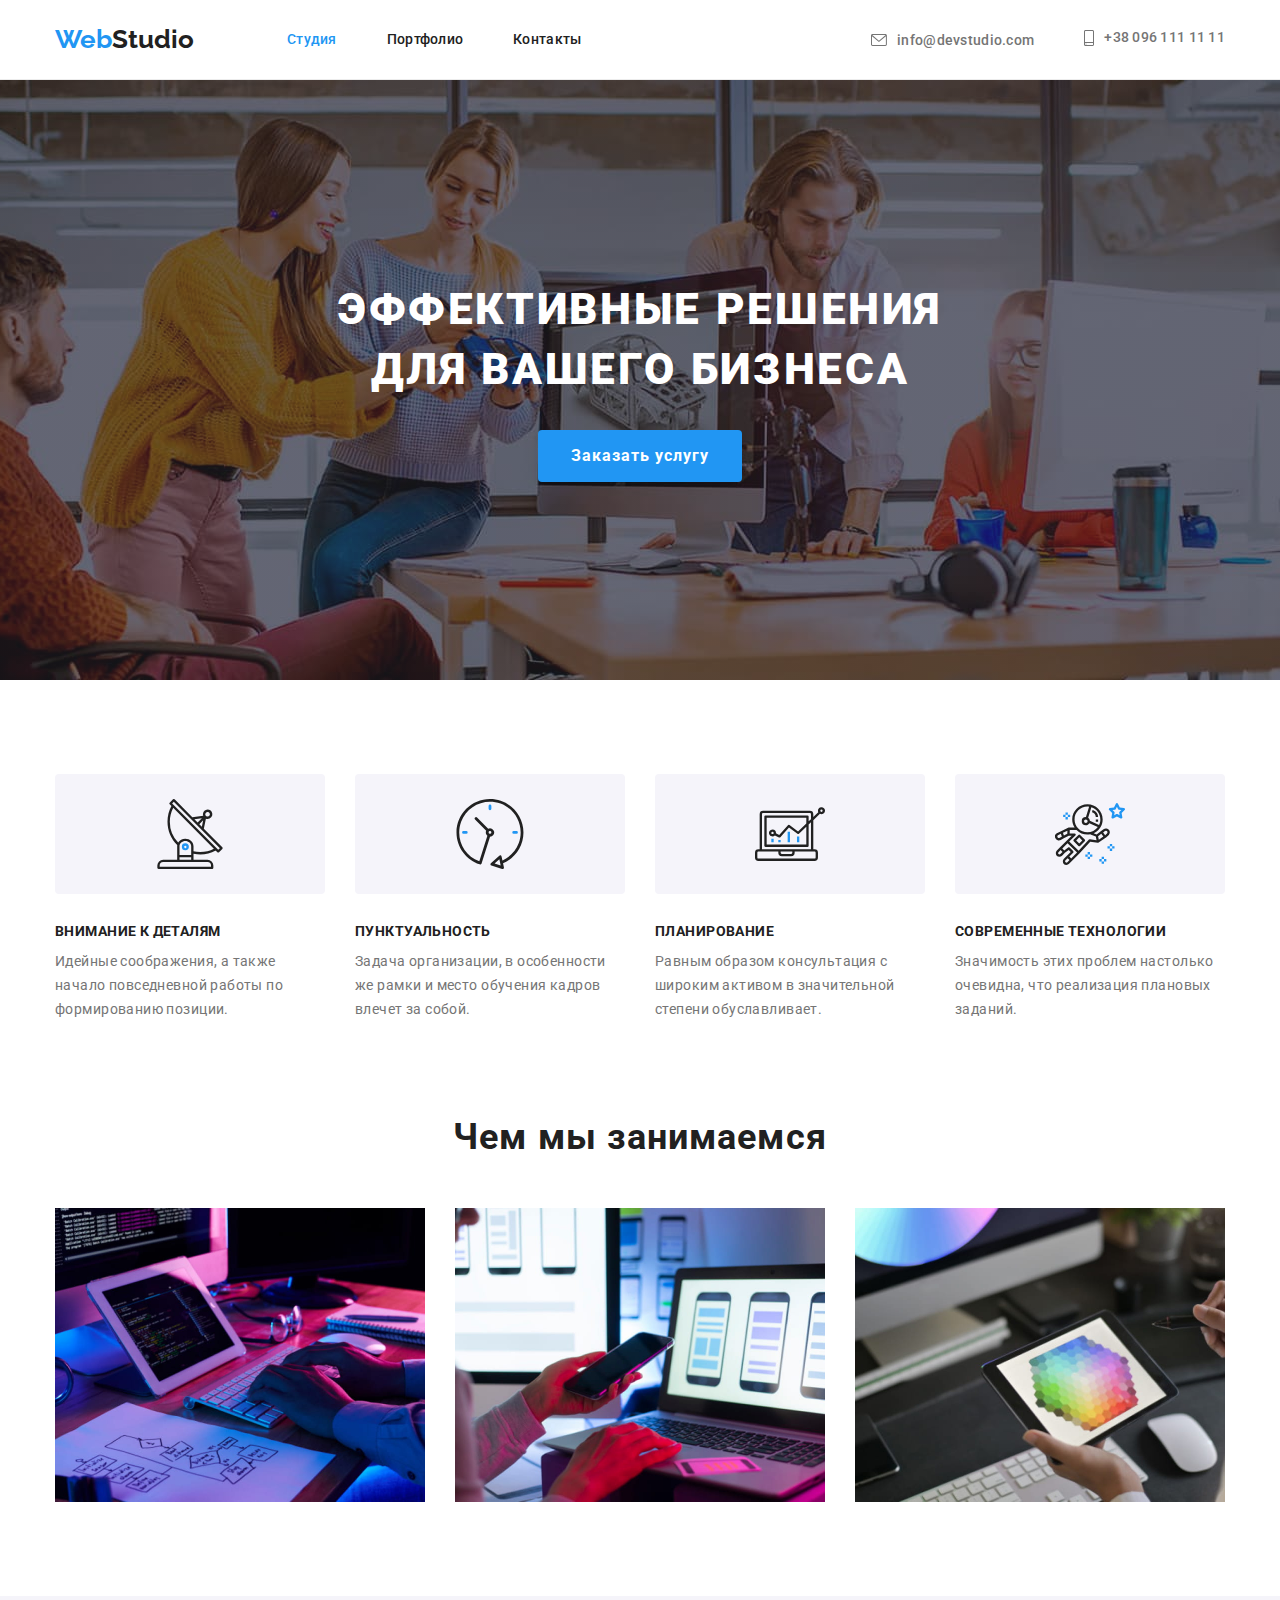
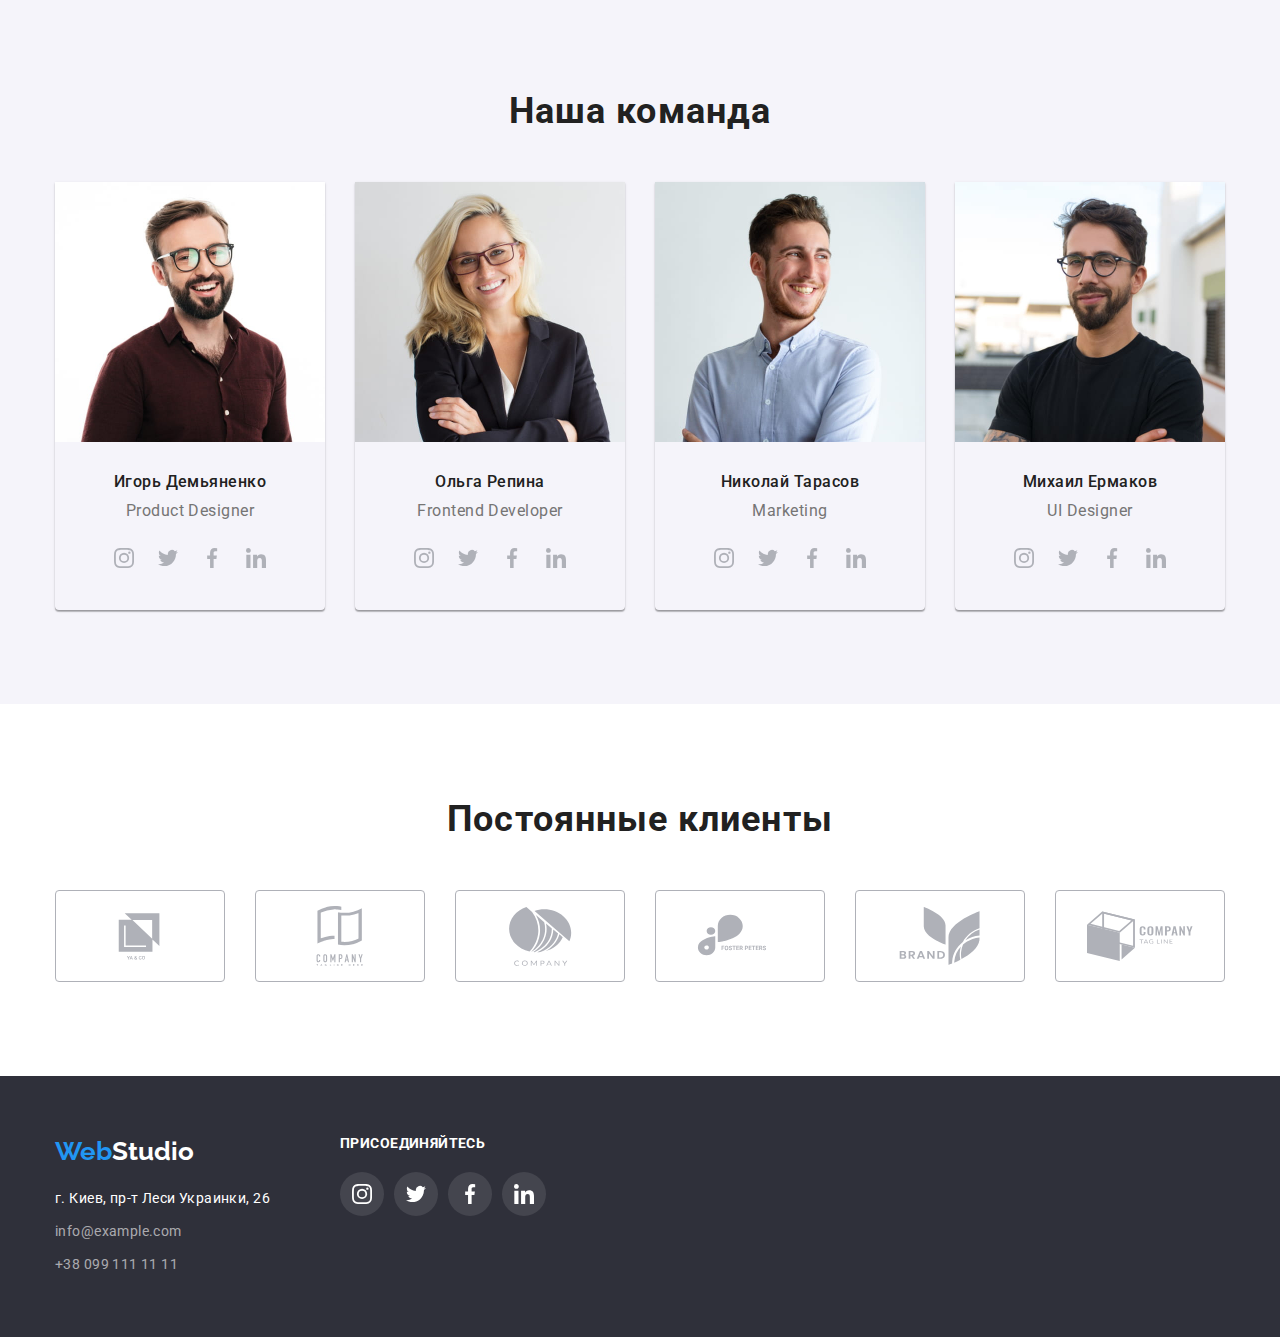
==== commit 2cd251d5: "Исправляет футер и иконки соцсетей" ====
--- a/index.html
+++ b/index.html
@@ -346,30 +346,30 @@
                 <p class="join-text">присоединяйтесь</p>
                 <ul class="social-links no-markers">
                     <li class="join-social-links">
-                        <a class="link" href="#">
-                            <svg class="instagram-link" width="20px" height="20px">
-                                <use href="./images/sprite.svg#icon-instagram-footer"></use>
+                        <a class="social-link-footer" href="#">
+                            <svg class="social-link-icon" width="20px" height="20px">
+                                <use href="./images/sprite.svg#icon-instagram"></use>
                             </svg>
                         </a>
                     </li>
                     <li class="join-social-links">
-                        <a class="link" href="#">
-                            <svg class="twitter-link" width="20px" height="20px">
-                                <use href="./images/sprite.svg#icon-twitter-footer"></use>
+                        <a class="social-link-footer" href="#">
+                            <svg class="social-link-icon" width="20px" height="20px">
+                                <use href="./images/sprite.svg#icon-twitter"></use>
                             </svg>
                         </a>
                     </li>
                     <li class="join-social-links">
-                        <a class="link" href="#">
-                            <svg class="facebook-link" width="20px" height="20px">
-                                <use href="./images/sprite.svg#icon-facebook-footer"></use>
+                        <a class="social-link-footer" href="#">
+                            <svg class="social-link-icon" width="20px" height="20px">
+                                <use href="./images/sprite.svg#icon-facebook"></use>
                             </svg>
                         </a>
                     </li>
                     <li class="join-social-links">
-                        <a class="link" href="#">
-                            <svg class="linkedin-link" width="20px" height="20px">
-                                <use href="./images/sprite.svg#icon-linkedin-footer"></use>
+                        <a class="social-link-footer" href="#">
+                            <svg class="social-link-icon" width="20px" height="20px">
+                                <use href="./images/sprite.svg#icon-linkedin"></use>
                             </svg>
                         </a>
                     </li>
--- a/css/styles.css
+++ b/css/styles.css
@@ -535,33 +535,38 @@
     color: #FFFFFF;
 
     margin-top: 0;
-    margin-bottom: 20px;
-   
-}
-
-.social-links.no-markers {
-    display: flex;
-    align-items: center;
-    margin-right: 0;
-}
-
-.link {
-    display: flex;
-    align-items: center;
-    justify-content: center;
+    margin-bottom: 20px;  
+}
+
+.social-links {
+    display: flex;
+    gap: 10px;
+}
+
+.join-social-links {
     width: 44px;
     height: 44px;
+}
+
+.social-link-footer {
+    display: flex;
+    justify-content: center;
+    align-items: center;
+    width: 100%;
+    height: 100%;
+    text-decoration: none;
+    color: var(--light-color);
     background-color: rgba(255, 255, 255, 0.1);
     border-radius: 50%;
 }
 
-.link:hover,
-.link:focus {
-    background-color: var(--accent-color) ;  
-}
-
-.join-social-links:not(:last-child) {
-    margin-right: 10px;
+.social-link-footer:hover,
+.social-link-footer:focus {
+    background-color: var(--accent-color)
+}
+
+.social-link-icon {
+    fill: currentColor
 }
 
 /* =======================footer=========================*/
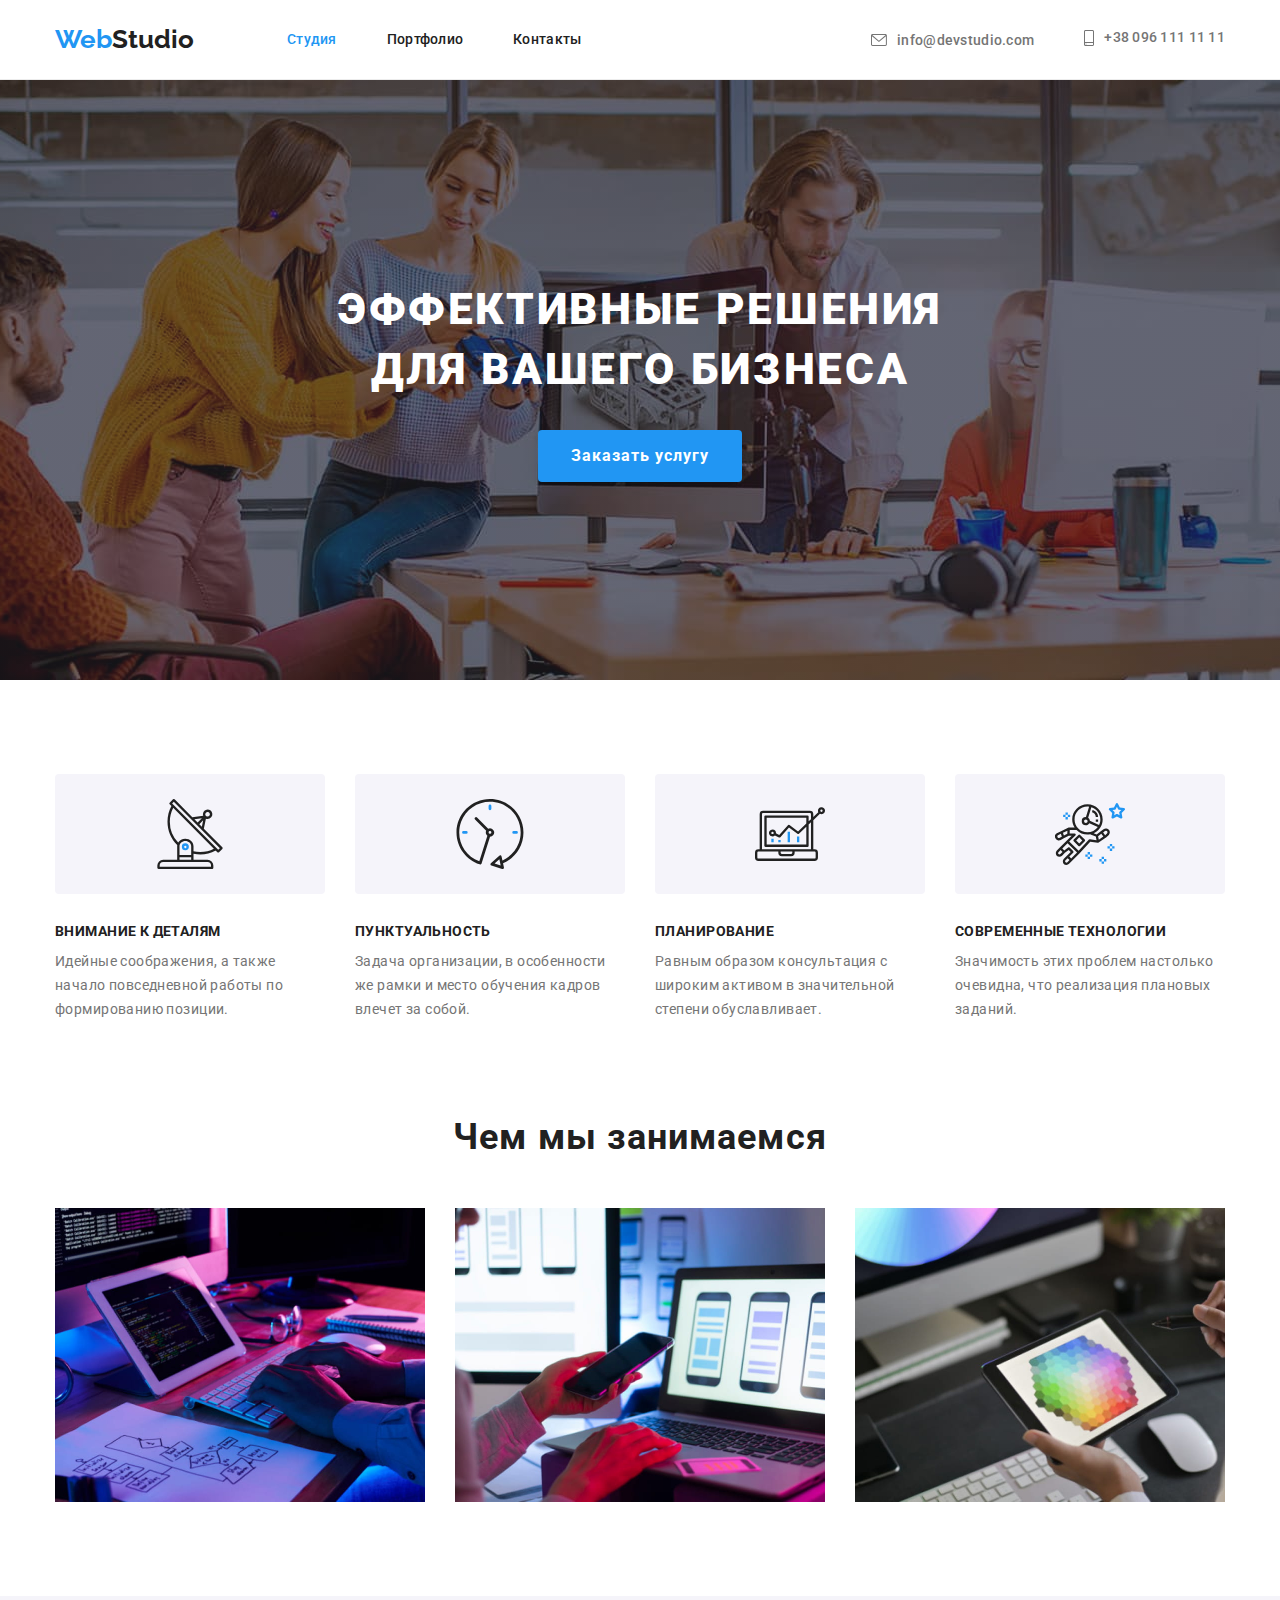
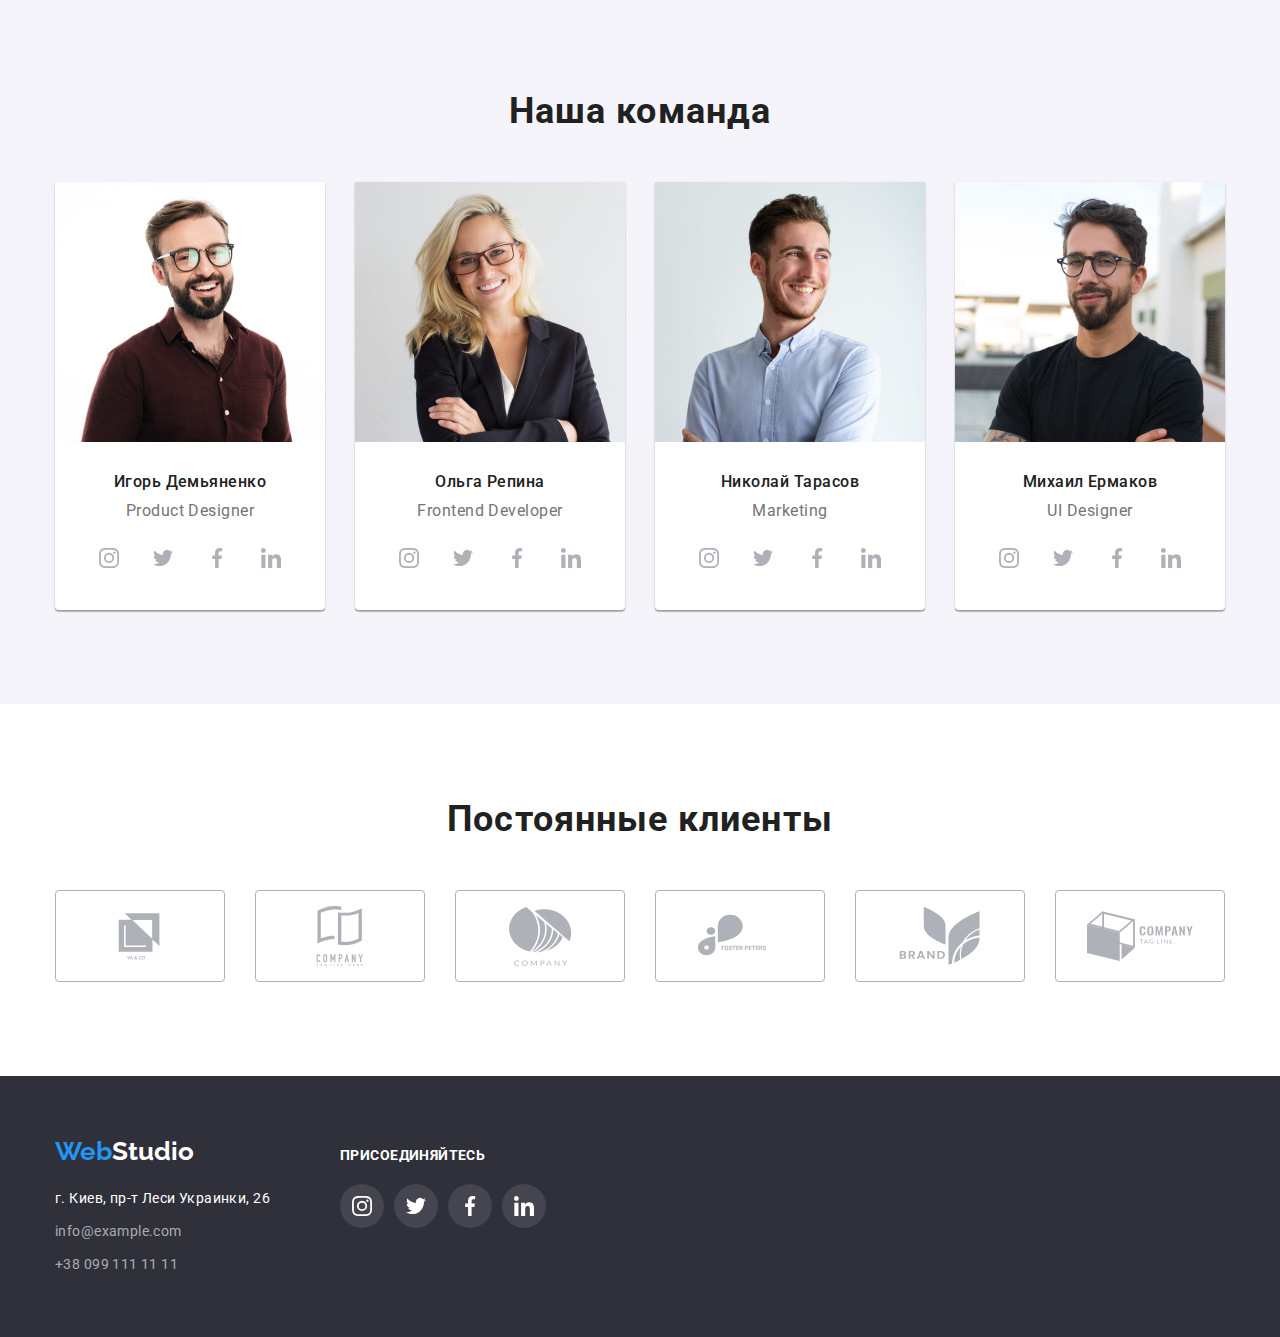
==== commit d900f4d7: "Исправляет замечания ментора по всему д.з. 4" ====
--- a/index.html
+++ b/index.html
@@ -278,7 +278,6 @@
         <section class="section">
             <div class="container">
                 <h2 class="head-title">Постоянные клиенты</h2>
-                <div>
                     <ul class="clients-list no-markers">
                         <li class="client">
                             <a class="client-link" href="#">
@@ -323,7 +322,6 @@
                             </a>
                         </li>
                     </ul>
-                </div>
             </div>
         </section>
     </main>
--- a/css/styles.css
+++ b/css/styles.css
@@ -323,6 +323,7 @@
     width: 270px;
     text-align: center;
 
+    background-color: var(--light-color);
     box-shadow: 0px 1px 3px rgba(0, 0, 0, 0.12), 0px 1px 1px rgba(0, 0, 0, 0.14), 0px 2px 1px rgba(0, 0, 0, 0.2);
     border-radius: 0px 0px 4px 4px;
 }
@@ -366,6 +367,7 @@
     display: flex;
     align-items: center;
     justify-content: center;
+    gap: 10px;
 }
 
 .card-social-link {
@@ -374,11 +376,6 @@
     border-radius: 50%;
 }
 
-.card-social-link:hover,
-.card-social-link:focus {
-    background-color: var(--accent-color);
-}
-
 .personal-social-links {
     display: flex;
     justify-content: center;
@@ -392,18 +389,14 @@
 .personal-social-links:hover,
 .personal-social-links:focus {
     color: var(--light-color);
+    background-color: var(--accent-color);
+    border-radius: 50%;
 }
 
 .personal-social-link-icon {
     fill: currentColor;
 }
 
-.personal-social-link-icon:hover,
-.personal-social-link-icon:focus {
-    fill: currentColor;
-}
-
-
 /* ========================/team=========================*/
 
 
@@ -418,7 +411,6 @@
 }
 
 .client {
-    display: flex;
     width: 170px;
     height: 92px;
 }
@@ -461,6 +453,7 @@
 }
 .footer {
     display: flex;
+    align-items: baseline;
 }
 
 .logo-footer {
@@ -637,27 +630,30 @@
     margin-left: -30px;
 }
 
-.card-set>.item {
+.card-set>.card-set-item {
     flex-basis: calc(100% / 3 - 30px);
     margin-left: 30px;
     margin-top: 30px;
 }
 
-.item:hover {
+.card-set-link {
+    display: block;
+    text-decoration: none;
+    color: var(--primery-color);
+    cursor: pointer;
+}
+
+.card-set-link:hover,
+.card-set-link:focus {
     box-shadow: 0px 1px 1px rgba(0, 0, 0, 0.12), 0px 4px 4px rgba(0, 0, 0, 0.06), 1px 4px 6px rgba(0, 0, 0, 0.16);
 }
-
-.item a {
-    text-decoration: none;
-    color: var(--primery-color);
-}
-
 
 .card-content {
     padding: 20px 24px;
     border-bottom: var(--image-border);
     border-right: var(--image-border);
     border-left: var(--image-border);
+    
 }
 
 .project-description {
